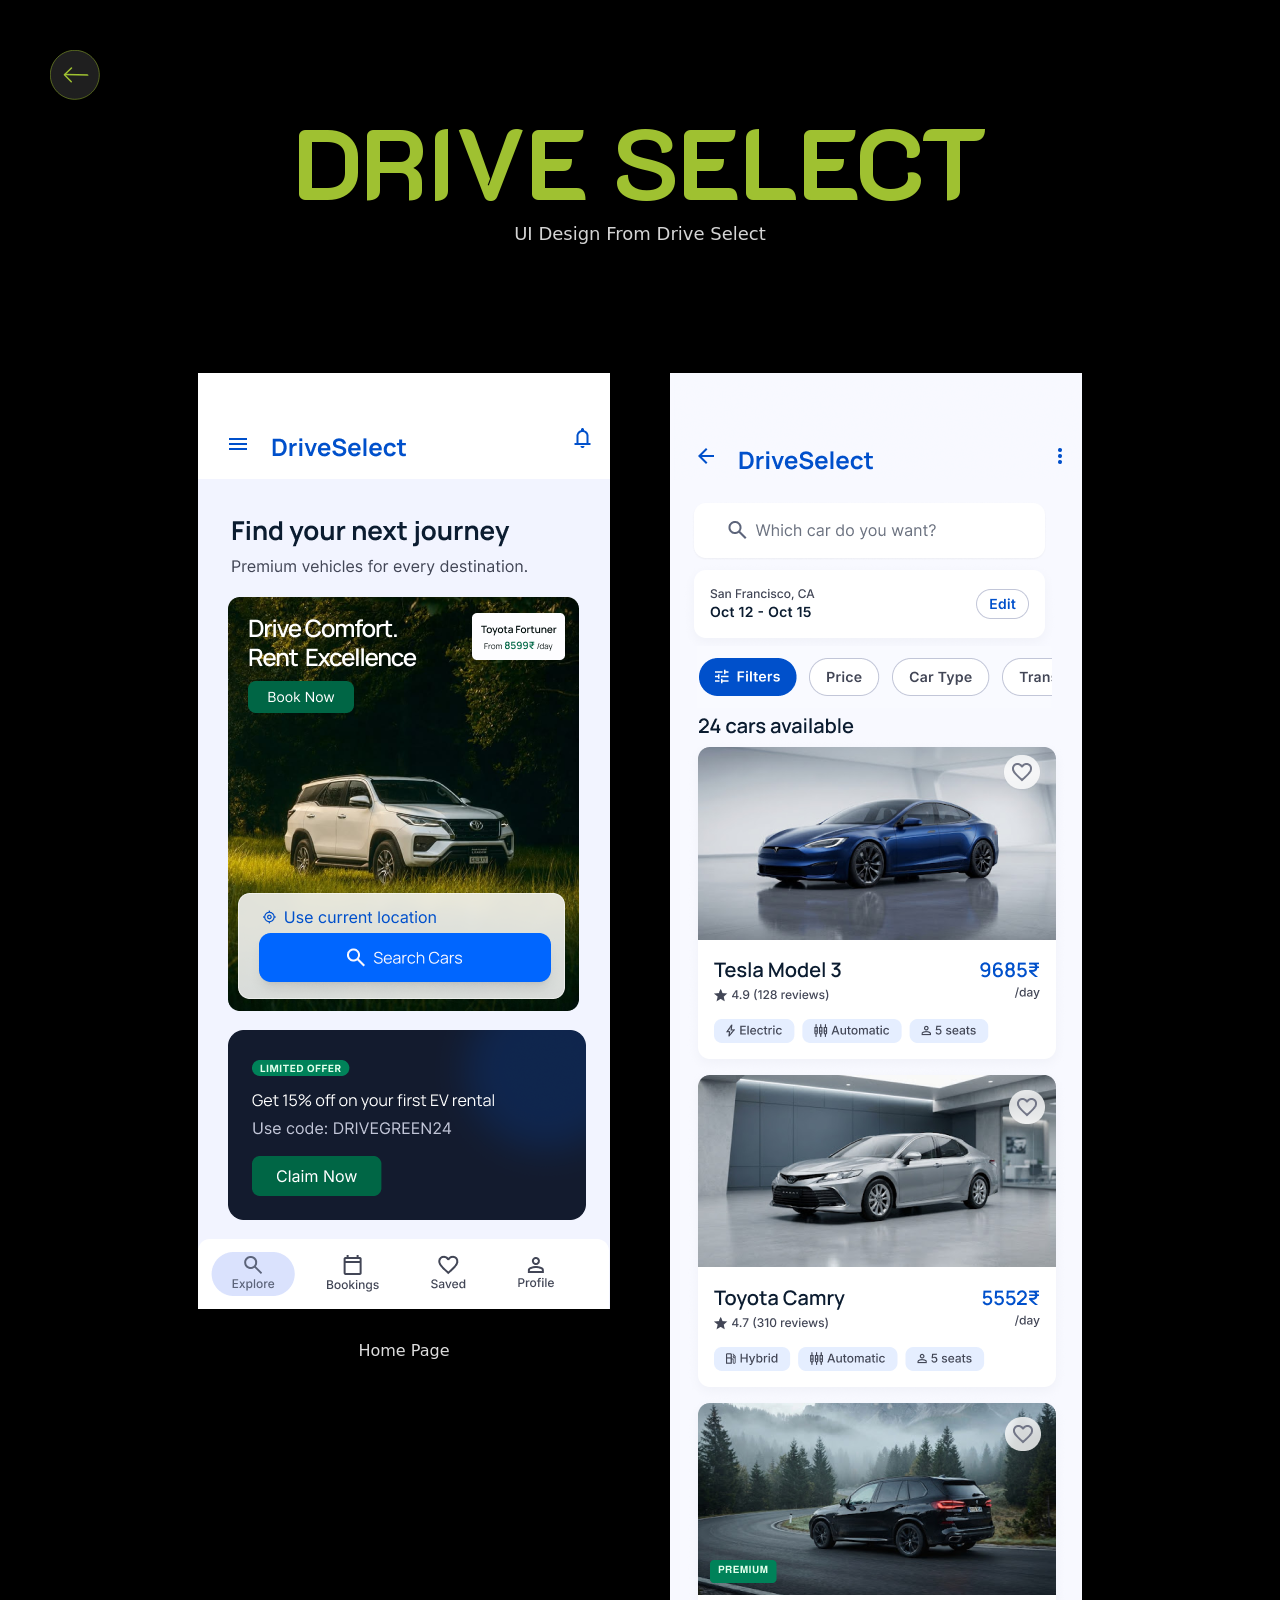
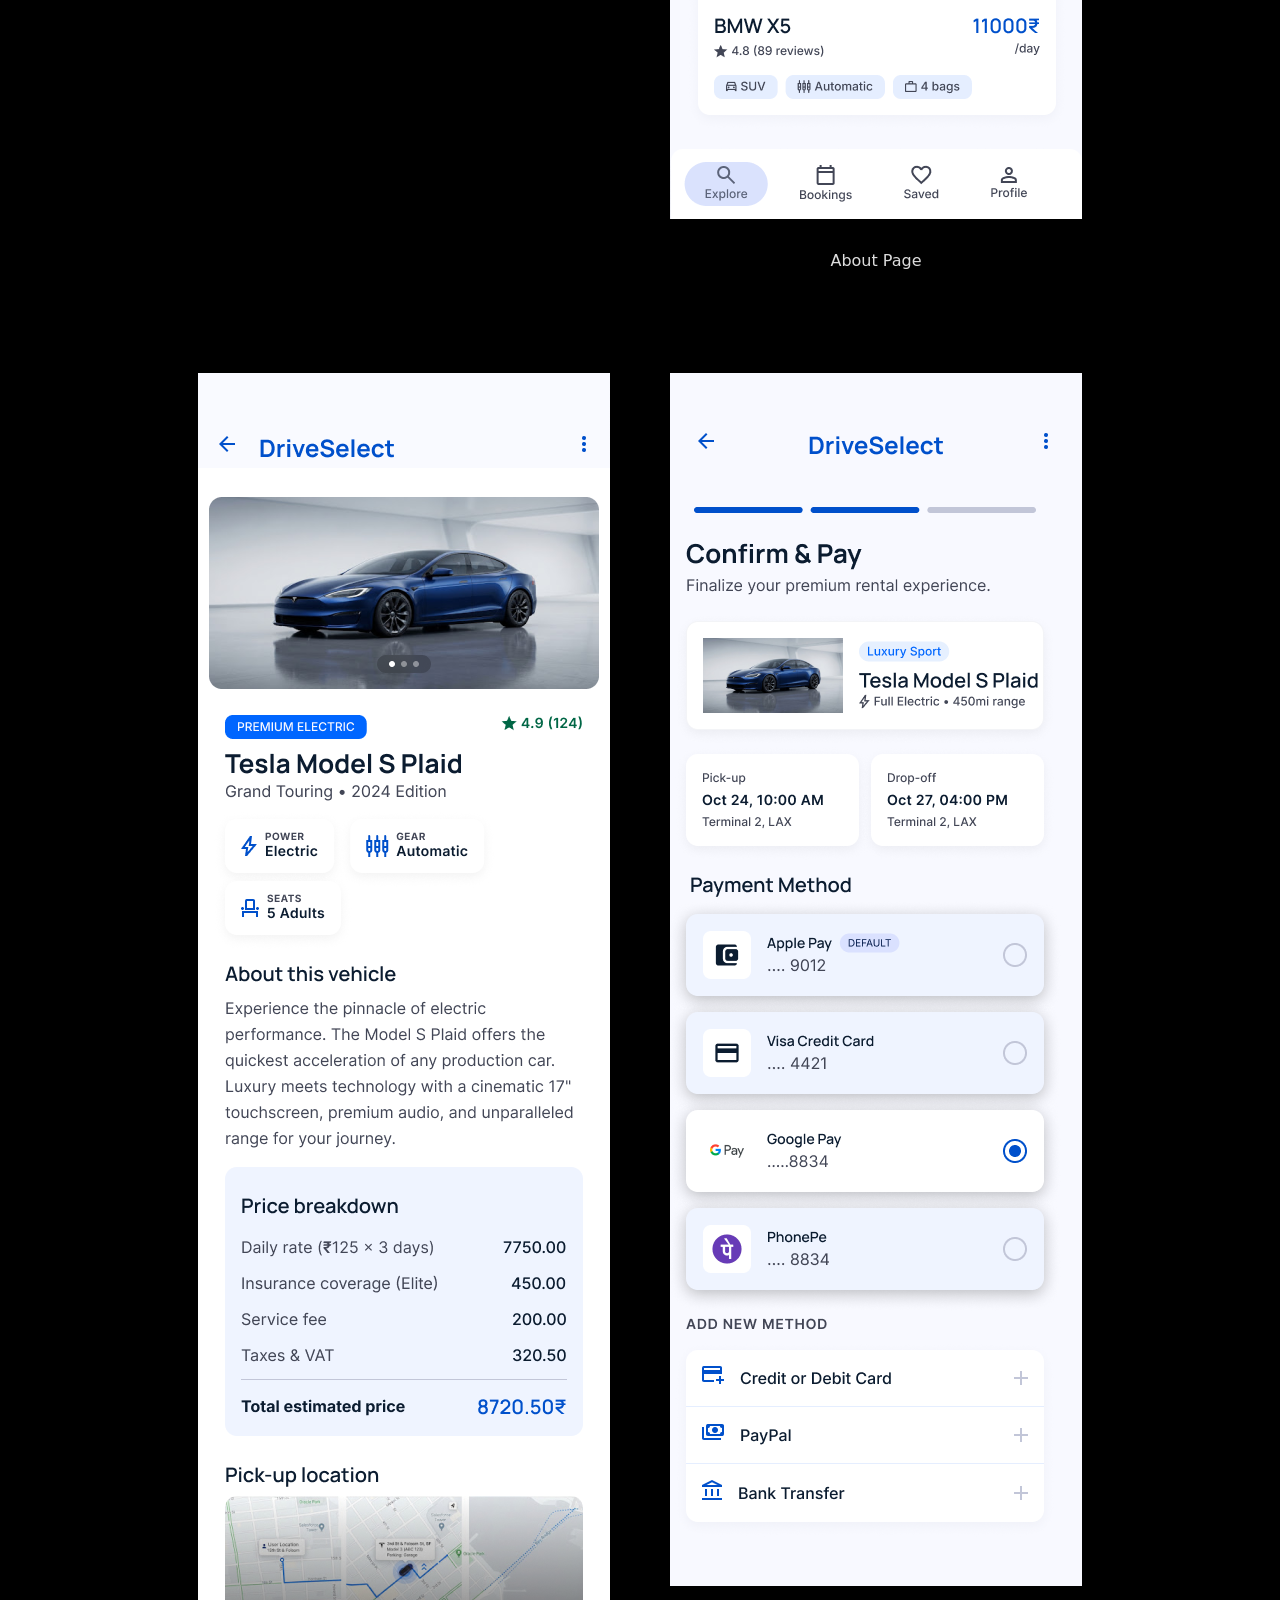
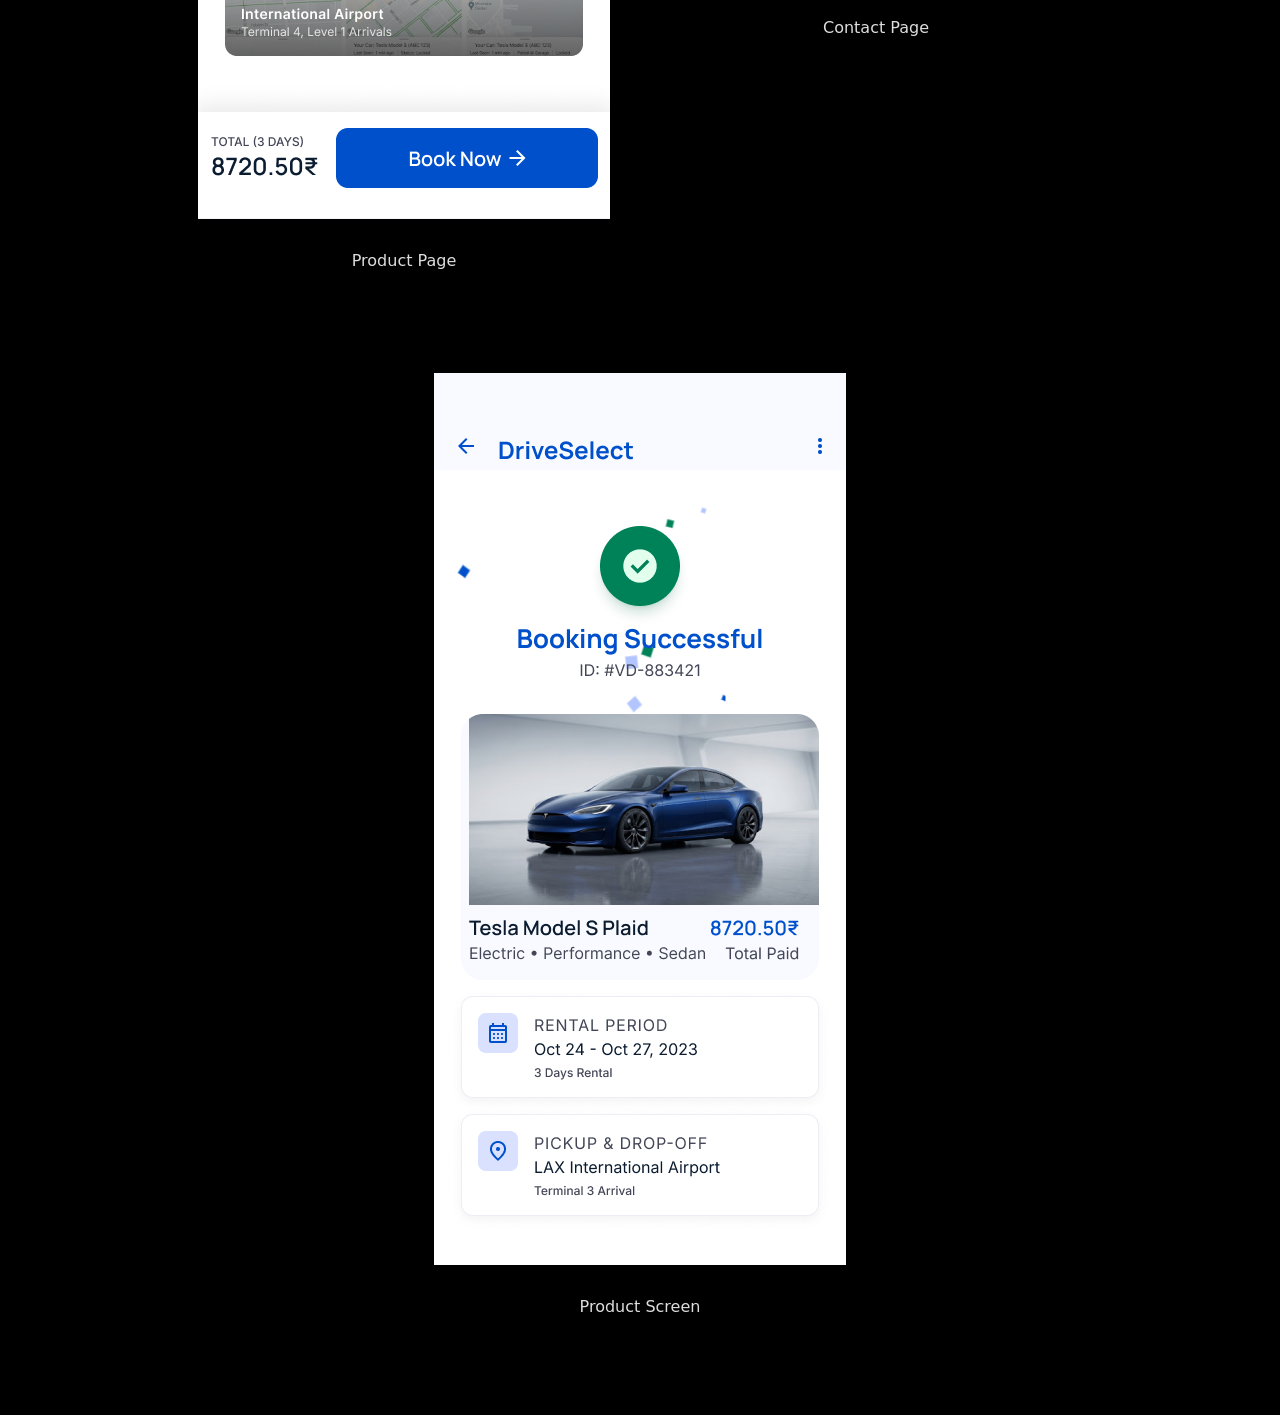
==== carui.html @ d2d1a60f "carui" ====
<!DOCTYPE html>
<html lang="en">
<head>
    <meta charset="UTF-8">
    <meta name="viewport" content="width=device-width, initial-scale=1.0">
    <title>car ui</title>



      <!-- ccs of bootstrap -->
    <link href="https://cdn.jsdelivr.net/npm/bootstrap@5.3.8/dist/css/bootstrap.min.css" rel="stylesheet"
        integrity="sha384-sRIl4kxILFvY47J16cr9ZwB07vP4J8+LH7qKQnuqkuIAvNWLzeN8tE5YBujZqJLB" crossorigin="anonymous">

    
    <link rel="stylesheet" href="css/style.css">
    <link rel="stylesheet" href="css/responsive.css">

      <!-- h2 font -->
    <link rel="preconnect" href="https://fonts.googleapis.com">
    <link rel="preconnect" href="https://fonts.gstatic.com" crossorigin>
    <link
        href="https://fonts.googleapis.com/css2?family=K2D:ital,wght@0,100;0,200;0,300;0,400;0,500;0,600;0,700;0,800;1,100;1,200;1,300;1,400;1,500;1,600;1,700;1,800&display=swap"
        rel="stylesheet">
</head>
<body>

<Section id="hero-ux">
        <div class="container">
            <div class="hero-ux">
                <a class="back" href="caruiux.html">
                    <img src="img/left-aroow.svg" alt="">
                </a>
                <div class="ux-hero-h">
                    <h2 class="h2 text-uppercase">
                        Drive Select
                    </h2>
                    <p class="ux-hero-p">UI Design From Drive Select</p>
                     <section id="">
        <div class="container">
            <div class="process">
                <!-- <h3 class="ux-h3 text-uppercase">User Flow</h3> -->
                <div class=" p-flowimg">
                    <div class="wife-img-g car-img1">
                        <img class="wire-img" src="img/car-home.png" alt="">
                        <p>Home Page</p>
                    </div>
                     <div class="wife-img-g car-img1">
                        <img class="wire-img" src="img/cars.png" alt="">
                        <p>About Page</p>
                    </div>
                    <div class="wife-img-g car-img1">
                        <img class="wire-img" src="img/car-details.png" alt="">
                        <p>Product Page</p>
                    </div>
                    
                    <div class="wife-img-g car-img1">
                        <img class="wire-img" src="img/car-payment.png" alt="">
                        <p>Contact Page</p>
                    </div>
                    <div class="wife-img-g">
                        <img class="wire-img" src="img/car-oder-complete.png" alt="">
                        <p> Product Screen </p>
                    </div>
                   
                </div>
            </div>
        </div>
    </section>

                </div>
            </div>
        </div>
    </Section>






























     <!-- bootstrap script  -->
    <script src="https://cdn.jsdelivr.net/npm/bootstrap@5.3.3/dist/js/bootstrap.bundle.min.js"></script>
</body>
</html>
---- css/style.css ----
ul li {
     list-style: none;
     padding: 0%;
     margin: 0%;
 }






 /* .body */
 html,
 body {
     overflow-x: hidden;
     max-width: 100%;
 }

 img {
     max-width: 100%;
     height: auto;
 }







 a {
     text-decoration: none;
     display: inline-block;
     color: inherit;
 }

 .split-char,
 .split-word {
     display: inline-block;
     will-change: transform, opacity, filter;
 }

 /* section {
     padding: 50px 0px;
 } */


 body {
     background: rgba(0, 0, 0, 1);
     position: relative;

 }

 .whatsapp {
     position: fixed;
     right: 25px;
     bottom: 45px;
     z-index: 10;
 }

 .call {
     position: fixed;
     right: 25px;
     bottom: 120px;
     z-index: 10;
 }

 .whatsapp img,
 .call img {
     border-radius: 50%;
 }

 .whatsapp,
 .call {
     transition: all 0.3s ease-in-out;
     border-radius: 50%;
     border: 1px solid rgb(106, 104, 104,0.5);
     

 }
 

 .whatsapp:hover,
 .call:hover {
     transform: scale(1.15) translateY(-5px);
     filter: drop-shadow(0 0 10px rgba(156, 160, 140, 0.4));
 }

 header {
     z-index: 100;
     padding: 0%;
     position: fixed;
     width: 100%;

 }


 .header {
     background: rgba(31, 31, 31, 1);
     color: rgba(232, 232, 232, 1);
     margin-top: 20px;
     border-radius: 10px;
     padding: 5px 50px 5px 20px;
     font-size: 20px;
 }

 .nav {
     display: flex;
     flex-direction: row;
     flex-wrap: wrap;
     justify-content: space-between;
     padding: 0px 0px;
     gap: 0px;
     transition: 0.3s;
     font-size: 16px;
 }

 .desktop-nav {
     gap: 50px !important;
     /* Adds wide spacing between navigation links on desktop */
 }

 .header a {
     transition: transform 0.3s ease, color 0.3s ease;
     display: inline-block;
     /* Transform requires inline-block to apply smoothly */
 }

 .header a:hover:not(.logo-link) {
     color: rgba(159, 193, 49, 1);
     transform: scale(1.25);
 }




 /* hero */
 .hero {
     /* background:url('/img/background-portfolio.png'); */
     background-position: center;
     background-repeat: no-repeat;
     width: 100%;
     min-height: 100vh;
     display: flex;
     flex-direction: column;
     align-items: center;
     justify-content: center;
     padding: 60px 0px;
     margin: 0;
 }

 #hero {
     position: relative;
     overflow: hidden;
     padding-top: 1px;
 }


 #hero-shape-grid {
     position: absolute;
     top: 0;
     left: 0;
     width: 100%;
     height: 100%;
     z-index: -1;
     /* Place behind text */
     pointer-events: all;
     /* Allow mouse interaction for hover effect */
 }

 .hero img {
     padding-top: 0;
     position: relative;
     z-index: 5;
 }

 .hero .row.align-items-center {
     padding-right: 0px;
     width: 100%;
 }


 /* Cleaned up old absolute positioning code */
 .hero-cnt {
     display: flex;
     flex-direction: column;
     align-items: center;
     padding-top: 110px;
 }

 @media (min-width: 768px) {
     .hero-cnt {
         align-items: flex-start;

     }
 }


 .hero h1 {
     font-family: "Orbitron", sans-serif;
     font-size: 70px;
     font-weight: 900;
     color: rgba(195, 197, 191, 1);
     line-height: 70px;
     letter-spacing: 3px;
     margin-bottom: 5px;
     text-align: left;
 }
 .aroow{
    width: 30px;
 }

 .hero-p {
     font-size: 28px;
     font-weight: 600;
     color: rgba(159, 193, 49, 1);
     text-align: center;
     line-height: 1.4;
     margin: 0;
     margin-bottom: 8px;
     max-width: fit-content;

 }

 /* Mobile responsiveness for heading */
 @media (max-width: 768px) {
     .hero {
         height: auto;
         padding-top: 130px;
         padding-bottom: 60px;
     }

     .hero .row.align-items-center {
         padding-right: 0;
     }

     .hero img {
         padding-top: 0;
         max-width: 90%;
         margin: 0 auto;
     }

     .hero-cnt {
         padding-top: 0;
     }

     .hero h1 {
         font-size: 55px;
         line-height: 1;
         margin-bottom: 15px;
         text-align: center;
     }

     .hero-p {
         font-size: 20px;
         line-height: 1.3;
     }
 }



 /* about */
 /* .about {
     padding: 70px 5px;
 }

 .about-h3 {
     font-family: "K2D", sans-serif;
     font-size: 50px;
     font-weight: 700;
     color: rgba(159, 193, 49, 1);
     padding: 5px 0px;
 }

 .about-p {
     font-size: 16px;
     color: rgba(242, 242, 242, 1);
     line-height: 30px;
     font-weight: 300;
 } */

 .downlod {
     color: rgb(159, 193, 49, 1);
     background-color: rgba(36, 36, 36, 1);
     
     box-shadow: 0 0 20px rgba(220, 221, 219, 0.2);
      border: 1px solid rgb(106, 104, 104,0.5);
     padding: 5px 5px 5px 20px;
     border-radius: 25px;
     margin-top: 10px;
     font-size: 18px;
     letter-spacing:0.5px ;
     font-weight: 400;
       transition: all 0.3s ease-in-out;
 }
.downlod:hover{
    transform: scale(1.0) ;
     filter: drop-shadow(0 0 10px rgba(156, 160, 140, 0.4));
}

 .downlod img{
    width: 30px;
 }



 .icon {
     padding: 20px 0px;


     
 }


 .icon img {
     padding: 0px 5px;
     width: 60px;
       transition: all 0.3s ease-in-out;
 }
 .icon img:hover{
    transform: scale(1.0) ;
     border: 1px solid rgb(106, 104, 104,0.5);
     border-radius: 50px 50px;
 }





 /* education */

 /* #education{
    background: url('/img/port-background3.png');
    background-position: center;
    background-repeat: no-repeat;
     background-size: cover;

} */
 .education {
     /* width: 100%;
   height: 80vh;
   */
     display: flex;
     flex-direction: column;
     align-items: center;
     justify-content: center;

 }

 .h2 {
     font-family: "K2D", sans-serif;
     font-size: 60px;
     font-weight: 700;
     text-align: center;
     color: rgba(159, 193, 49, 1);
     padding-bottom: 30px;
     letter-spacing: -1.0px;
 }

 .h2 span {
     color: rgba(242, 255, 223, 1);
 }

 .icon-img {
     width: 50px;
     height: 50px;

 }

 .card {
     background: linear-gradient(145deg, #1e211e, #0c0d0c);
     padding: 15px 20px;
     border-radius: 30px;
     min-width: 300px;
     transition: all 0.4s cubic-bezier(0.175, 0.885, 0.32, 1.275);
     border: 1px solid rgba(159, 193, 49, 0.1);
     box-shadow: 0 10px 20px rgba(0, 0, 0, 0.3);
     height: 100%;
 }

 .card:hover {
     transform: translateY(-10px);
     background: linear-gradient(145deg, #252a25, #121412);
     border-color: rgba(159, 193, 49, 0.4);
     box-shadow: 0 15px 35px rgba(0, 0, 0, 0.6), 0 0 15px rgba(159, 193, 49, 0.15);
 }

 .main-heading {
     font-size: 24px;
     font-weight: 600;
     letter-spacing: 0px;
     color: rgba(217, 217, 217, 1);

 }



 .card-p {
     margin-bottom: 10px;
     font-size: 16px;
     color: rgb(160, 158, 158);
 }

 .place {
     margin-bottom: 0px;
     color: rgb(221, 221, 221);
     line-height: 25px;
     letter-spacing: 0.5px;
     font-weight: 300;
     font: size 16px;
 }


 /* my services */
 /* #services{
     background: url('/img/port-background3.png');
      background-position: center;
       background-repeat: no-repeat;
     background-size: cover;
      padding: 80px;
} */
 /* .services {

 } */

/* my-services */








 .main-heading2 {
     font-size: 24px;
     font-weight: 600;
     letter-spacing: 0px;
     color: rgba(159, 193, 49, 1);
     padding: 8px 10px 2px 0px;
 }

 /* Service Card - New Layout */
 .service-card {
     position: relative;
     overflow: hidden;
     padding: 30px 28px;
     min-height: 200px;
     border-radius: 20px;
 }

 .service-card-inner {
     display: flex;
     flex-direction: row;
     align-items: flex-start;
     gap: 22px;
     position: relative;
     z-index: 2;
 }

 .service-icon-wrap {
     flex-shrink: 0;
     width: 100px;
     height: 100px;
     border-radius: 18px;
     border: 1px solid rgba(159, 193, 49, 0.12);
     background: rgba(30, 33, 30, 0.4);
     display: flex;
     align-items: center;
     justify-content: center;
     padding: 14px;
 }

 .service-icon-wrap .icon-img {
     width: 65px;
     height: 65px;
     opacity: 0.85;
 }

 .service-text {
     flex: 1;
     padding-top: 5px;
 }

 .service-text .main-heading2 {
     padding: 0 0 8px 0;
     margin: 0;
     font-size: 22px;
     text-transform: capitalize;
     font-weight: 700;
 }

 .service-text .place {
     font-size: 14px;
     line-height: 23px;
     color: rgba(200, 200, 200, 0.75);
     margin: 0;
     font-weight: 300;
 }

 /* Subtle glow effect on bottom-right corner */
 .service-card-glow {
     position: absolute;
     bottom: -30px;
     right: -30px;
     width: 150px;
     height: 150px;
     background: radial-gradient(circle, rgba(159, 193, 49, 0.10) 0%, rgba(159, 193, 49, 0.03) 40%, transparent 70%);
     border-radius: 50%;
     z-index: 1;
     pointer-events: none;
     transition: all 0.4s ease;
 }

 .service-card:hover .service-card-glow {
     width: 180px;
     height: 180px;
     background: radial-gradient(circle, rgba(159, 193, 49, 0.18) 0%, rgba(159, 193, 49, 0.05) 40%, transparent 70%);
 }

 @media (max-width: 576px) {
     .service-card-inner {
         flex-direction: column;
         gap: 14px;
     }
     .service-icon-wrap {
         width: 80px;
         height: 80px;
     }
     .service-icon-wrap .icon-img {
         width: 50px;
         height: 50px;
     }
 }


 /* .areas  */
 #areas {

     background: url('../img/app.png');
     /* padding: 80px; */
     background-position: center;
     background-repeat: no-repeat;
     background-size: cover;
     height: 100%;
     display: flex;
     align-items: center;
     text-align: center;
     justify-content: center;
     width: 100%;
 }

 .areas {
     padding: 80px;
 }

 .app img {
     width: 50px;


 }

 .app {
     width: 110px;
     height: 110px;
     display: flex;
     min-width: 110px;
     justify-content: center;
     align-items: center;
 }

 .appssub {
     display: flex;
     flex-direction: row;
     flex-wrap: wrap;
     gap: 15px;
     justify-content: center;
 }

 .areas {
     padding-top: 220px;
 }

 .areas {
     display: flex;
     justify-content: space-between;
     align-items: center;
     flex-wrap: wrap;
 }



 .apps {
     display: flex;
     flex-direction: row;
     flex-wrap: wrap;
     gap: 15px;
     justify-content: center;
 }

 .card {
     margin: 0;
 }

 .app {
     background: linear-gradient(145deg, #1a1a1a, #020202);
     border: 1px solid rgba(159, 193, 49, 0.05);
     transition: all 0.3s ease;
 }

 .app:hover {
     transform: scale(1.1) rotate(2deg);
     border-color: rgba(159, 193, 49, 0.5);
     box-shadow: 0 0 20px rgba(159, 193, 49, 0.2);
     background: linear-gradient(145deg, #222222, #050505);
 }







 /* .work */
 .slid {
     padding: 0 15px;
     
 }

 #works {
     padding: 100px 0px 120px 0px;
 }

 /* New two-column slide layout */
 .slid-inner {
     display: flex;
     flex-direction: row;
     align-items: center;
     gap: 30px;
     background: linear-gradient(145deg, #1e211e, #0c0d0c);
     border: 1px solid rgba(159, 193, 49, 0.1);
     border-radius: 20px;
     padding: 25px;
     transition: all 0.4s cubic-bezier(0.175, 0.885, 0.32, 1.275);
 }

 .slid-inner:hover {
     border-color: rgba(159, 193, 49, 0.35);
     box-shadow: 0 15px 35px rgba(0, 0, 0, 0.6), 0 0 15px rgba(159, 193, 49, 0.1);
 }

 .slid-img {
     flex: 0 0 auto;
     width: 55%;
 }

 .slid-img img {
     width: 100%;
     height: auto;
     border-radius: 12px;
     display: block;
 }

 .slid-info {
     flex: 1;
     display: flex;
     flex-direction: column;
     gap: 12px;
 }

 .slid-title {
     font-family: "K2D", sans-serif;
     font-size: 26px;
     font-weight: 600;
     color: rgba(232, 232, 232, 1);
     margin: 0;
 }

 .slid-desc {
     font-size: 15px;
     color: rgba(180, 180, 180, 1);
     font-weight: 300;
     line-height: 24px;
     letter-spacing: 0.5px;
     margin: 0;
 }

 .view-project-btn {
     display: inline-block;
     color: rgba(159, 193, 49, 1);
     border: 1px solid rgba(159, 193, 49, 0.5);
     background: transparent;
     padding: 7px 10px;
     border-radius: 20px;
     font-size: 14px;
     font-weight: 500;
     letter-spacing: 1px;
     width: fit-content;
     transition: all 0.3s ease-in-out;
 }

 .view-project-btn:hover {
     background-color: rgba(159, 193, 49, 1);
     color: rgba(18, 18, 18, 1);
     border-color: rgba(159, 193, 49, 1);
     box-shadow: 0 0 15px rgba(159, 193, 49, 0.3);
     transform: translateY(-2px);
 }

 button.slick-next.slick-arrow,
 button.slick-prev.slick-arrow {
     position: absolute;
     top: 45%;
     z-index: 1;
     background-color: rgba(0, 0, 0, 0.281);
     border: none;
     padding: 5px;
     border-radius: 5px;
 }

 button.slick-next.slick-arrow {
     right: -13px;
 }

 button.slick-prev.slick-arrow {
     left: -13px;
 }

 .slid {
     position: relative;
     z-index: 1;
     transition: all 0.4s cubic-bezier(0.175, 0.885, 0.32, 1.275);
 }

 /* Responsive: stack on mobile */
 @media (max-width: 768px) {
     .slid-inner {
         flex-direction: column;
     }
     .slid-img {
         width: 100%;
     }

 }



 /* .project-link a {
    position: absolute;
    left: 50px;
    bottom: 340px;
    z-index: 2;
    color: #bababa;
    background-color: #292929;
    padding: 8px 20px;
    border-radius: 20px;
    font-size: 16px;
    font-weight: 400;
     border: 1px solid rgb(106, 104, 104,0.5);
    
    /* border: 0.5px solid #fffbfb; */
 /* }
 .project-link a:hover{
     border-color: rgba(152, 160, 126, 0.5);
     box-shadow: 0 0 20px rgba(220, 221, 219, 0.2);
     background: linear-gradient(145deg, #222222, #050505);
 } */ 

 /* .myrecent{
    padding-top: 70px;
} */



 /* .footer */
 .footer-p {
     font-size: 16px;
     color: rgba(242, 242, 242, 1);
     line-height: 30px;
     font-weight: 300;
     padding-top: 10px;
 }

 footer {
     background-color: rgba(18, 18, 18, 1);
     padding: 30px 10px;
 }

 .f-navigations {
     font-size: 15px;
     color: rgba(242, 242, 242, 1);
     line-height: 30px;
     font-weight: 400;

 }

 .f-navigations li {
     margin-bottom: 5px;
 }

 input,
 textarea {
     width: 90%;
     padding: 5px 7px;
     border-radius: 10px;
     border: none;
     margin: 4px;
     background: rgba(41, 41, 41, 1);
     outline: none;
     font-size: 16px;
     color: rgba(242, 242, 242, 1);
     line-height: 30px;
     font-weight: 400;
 }

 textarea {
     height: 100px;
 }

 ul.f-nav {
     padding-left: 0;
 }

 button {

     color: rgba(36, 36, 36, 1);
     background-color: rgba(159, 193, 49, 1);
     padding: 4px 30px;
     border-radius: 10px;
     font-size: 16px;
     font-weight: 400;
     border: none;
     outline: none;
     width: 100px;

 }

 .f-heading {
     color: rgba(159, 193, 49, 1);
     font-weight: 500;
     letter-spacing: 1px;
     font-size: 18px;
     margin: 5px 0px;
 }

 .email {
     color: rgba(36, 36, 36, 1);
     background-color: rgba(159, 193, 49, 1);
     padding: 4px 15px;
     border-radius: 10px;
     font-size: 16px;
     font-weight: 400;
     border: none;
     outline: none;
     width: max-content;

 }

 .f-bottom {
     text-align: center;
     border-top: solid 1px rgba(255, 255, 255, 0.148);
     margin-top: 21px;
 }

 .f-fav {
     padding: 10px 0px;
 }

 /* Custom Toggler for Mobile */
 .custom-toggler {
     display: flex;
     flex-direction: column;
     justify-content: center;
     align-items: center;
     gap: 7px;
     padding: 8px;
     cursor: pointer;
 }

 .custom-toggler:focus {
     outline: none;
     box-shadow: none;
 }

 .custom-toggler .toggler-line {
     display: block;
     width: 32px;
     height: 3px;
     background-color: rgba(159, 193, 49, 1);
     /* Green from portfolio theme */
     border-radius: 3px;
     transition: all 0.3s ease;
 }

 /* Fullscreen Mobile Menu Background */
 .fullscreen-mobile-menu.offcanvas-end {
     width: 100vw !important;
     /* Fullscreen width */
     background-color: rgba(18, 18, 18, 1);
     /* Black background from theme */
     border: none;
 }

 /* Mobile Menu Links */
 .fullscreen-mobile-menu .mobile-nav .nav-link {
     color: rgba(232, 232, 232, 1);
     font-size: 24px;
     font-weight: 500;
     transition: 0.3s;
     letter-spacing: 1px;
 }

 .fullscreen-mobile-menu .mobile-nav .nav-link:hover {
     color: rgba(159, 193, 49, 1);
 }

 /* Custom Close Button for Mobile Menu */
 .custom-close-btn {
     position: relative;
     width: 40px;
     height: 40px;
     display: flex;
     justify-content: center;
     align-items: center;
     cursor: pointer;
 }

 .custom-close-btn:focus {
     outline: none;
     box-shadow: none;
 }

 .custom-close-btn .close-line {
     position: absolute;
     width: 32px;
     height: 3px;
     background-color: rgb(158, 191, 49);
     /* Green color for the X */
     border-radius: 3px;
 }

 .custom-close-btn .line1 {
     transform: rotate(45deg);
 }

 .custom-close-btn .line2 {
     transform: rotate(-45deg);
 }
















 /* e-commerce */

 #uiuxhero{
    height: 100vh;
    overflow: none;
    
    

 }
.uiuxhero-contant .row{
    height: 100vh;
}

 .hero-a{
    display: flex;
     flex-direction: column;
    align-items: center;
    justify-content: center;
    /* color: gold; */
    height: 100%;

 }
 .hero-a h2, .ux-hero-h h2{
    font-size: 75px;
    padding-bottom: 20px;
 }
 
 .back img{
    width: 50px;
      display: flex;
    justify-content: left;
    
    /* padding-top: 10px; */
 }

.back{
    position: fixed;
    left: 50px;
    top: 50px;
}



  /* Responsive:text size on mobile */
 @media (max-width: 768px) {
     .hero-a h2 {
         font-size: 50px;
     }
     .slid-img {
         width: 100%;
     }
     .uiuxhero-contant .row{
        gap: 0px;
     }
     
 }






















 /* e-commerce-ux-index-page */
.ux-p{
    max-width: 1100px;
    line-height: 2;
    font-size: 18px;
    padding: 50px 50px;
    margin-top: 20px;
    
}
.ux-hero-p{
    color:rgb(212, 212, 212) ;
    font-size: 18px;
}
#hero-ux{
    /* height: 100vh; */
    overflow: none;
}
.ux-hero-h{
    display: flex;
    flex-direction: column;
    align-items: center;
    justify-content: center;
    height: 100%;
    padding-top: 100px;
}
.hero-ux{
    /* height: 100vh; */
    overflow:none;
}
.ux-hero-h .h2{
    padding-bottom: 0px;
    margin: 0px;
    font-size: 100px;
}
@media (max-width: 768px) {
     #hero-ux {
        height: 100%;
     }
    
 }







/* process */
 .process{
    color: rgb(221, 221, 221);
 }
 .ux-h3{
    font-family: "K2D", sans-serif;
    border-bottom: solid 0.5px rgba(109, 109, 109, 0.421);
    padding-bottom: 15px;
    color: rgba(159, 193, 49, 1);
    letter-spacing: 1px;
 }
 
 /* .ux{
    background: linear-gradient(145deg, #1e211e, #0c0d0c);
     margin: 80px 20px;
     border-radius: 30px; */
     /* min-width: 300px; */
    
     /* height: 100%; */
     /* padding: 10px 10px;
     box-sizing: border-box;
     display: block; */
      /* margin-bottom: 0px;
     color: rgb(221, 221, 221);
     line-height: 25px;
     letter-spacing: 0.5px;
     font-weight: 300;
     font: size 16px;
 } */
.uxcard{
    padding: 30px 30px 30px 40px;
     background: linear-gradient(145deg, #1e211e, #0c0d0c);
     border-radius: 30px; 
     margin-top: 20px;
     min-width: 300px;
     color: rgba(180, 180, 180, 0.893);
     line-height: 25px;
     letter-spacing: 0.5px;
     /* border: 1px solid rgba(159, 193, 49, 0.1); */
     box-shadow: 0 10px 20px rgba(0, 0, 0, 0.3);
     height: 100%;
     /* /* font-weight: 300; */
     font-size: 16px; 
}
.ux-h4{
    color:rgba(190, 190, 190, 0.893) ;
    padding-bottom: 19px;
}
.process
{
    padding: 80px 0px;
}
.points li span{
    font-size: 15px;
    color: rgba(142, 142, 142, 0.893);
}
















/* user flow */

.flowimg{
    max-width: 1000px;
    display: flex;
    align-items: center;
    justify-content: center;
    padding-top: 50px;
}

.p-flowimg{
     display: flex;
    align-items: center;
    justify-content: center;
    flex-wrap: wrap;
}






.wire-img{
    max-width: 600px;
    padding: 30px;
}
.wife-img-g{
    display: flex;
    align-items: center;
    flex-direction: column;
}
@media (max-width: 768px) {
     .wire-img, .flowimg{
        width: 300px;
     }
     .ux-hero-h .h2{
        font-size: 75px;
     }
    
 }
 .home-hieght{
    height: 1600px;
 }
.abouth-hieght{
    height: 600px;
}








 @media (max-width: 768px) {
    .home-hieght{
    height: auto;
 } 
    .abouth-hieght{
    height: auto;
}
    
 }

















 /* carui */
 .car-img1{
    height: 1600px;
 }
 


 @media (max-width: 768px) {
    .car-img1{
    height: auto;
 } 
 
    
 }
---- css/responsive.css ----
@media screen and (max-width: 1199px) {}

@media screen and (max-width:1024px) {}

@media screen and (max-width:768px) {
        .header {
                padding: 6px 12px !important;
                margin-top: 5px !important;
        }

        .logo-link img {
                height: 40px !important;
                width: auto;
        }

        .custom-toggler {
                padding: 5px !important;
        }

        .hero {
                padding-top: 90px !important;
                padding-bottom: 20px !important;
                height: auto !important;
                min-height: auto !important;
        }

        .hero-profile-img {
                max-width: 280px !important;
                width: 100%;
                margin: 0 auto;
                display: block;
                position: relative;
                z-index: 10;
        }

        .about {
                padding-top: 70pX !important;
        }

        .hero-cnt {
                left: 0px;
                width: 100%;
                text-align: center;
        }

        .hero h1 {
                font-size: clamp(40px, 12vw, 60px);
                line-height: 1;
                margin-bottom: 10px;
        }

        .hero-p {
                font-size: clamp(16px, 5vw, 24px);
                line-height: 1.3;
                padding: 0 10px;
                max-width: 100%;
        }

        .about {
                min-width: 100%;
        }

        .areas {
                padding: 70px 10px 60px 10px !important;
        }

        .areas .col-md-6 {
                display: flex;
                flex-direction: column;
                align-items: center;
                width: 100%;
        }

        .apps {
                width: 100%;
                display: flex;
                flex-direction: column;
                gap: 10px;
                align-items: center;
        }

        .appssub {
                display: flex;
                flex-direction: row;
                gap: 5px;
                justify-content: center;
                width: 100%;
        }

        .services .card {
                min-height: 250px !important;
        }

        .card.app {
                min-width: 76px;
                width: 76px;
                height: 76px;
                margin: 5px;
                border-radius: 20px;
                display: flex;
                justify-content: center;
                align-items: center;
                padding: 10px;
        }

        .app img {
                width: 45px;
                height: auto;
        }
}

@media screen and (max-width:576px) {
        .areas {
                padding: 100px 10px !important;
        }

        .apps {
                flex-direction: column;
                align-items: center;
                gap: 10px;
        }

        .appssub {
                flex-direction: row;
                justify-content: center;
                gap: 10px;
                width: 100%;
        }
}
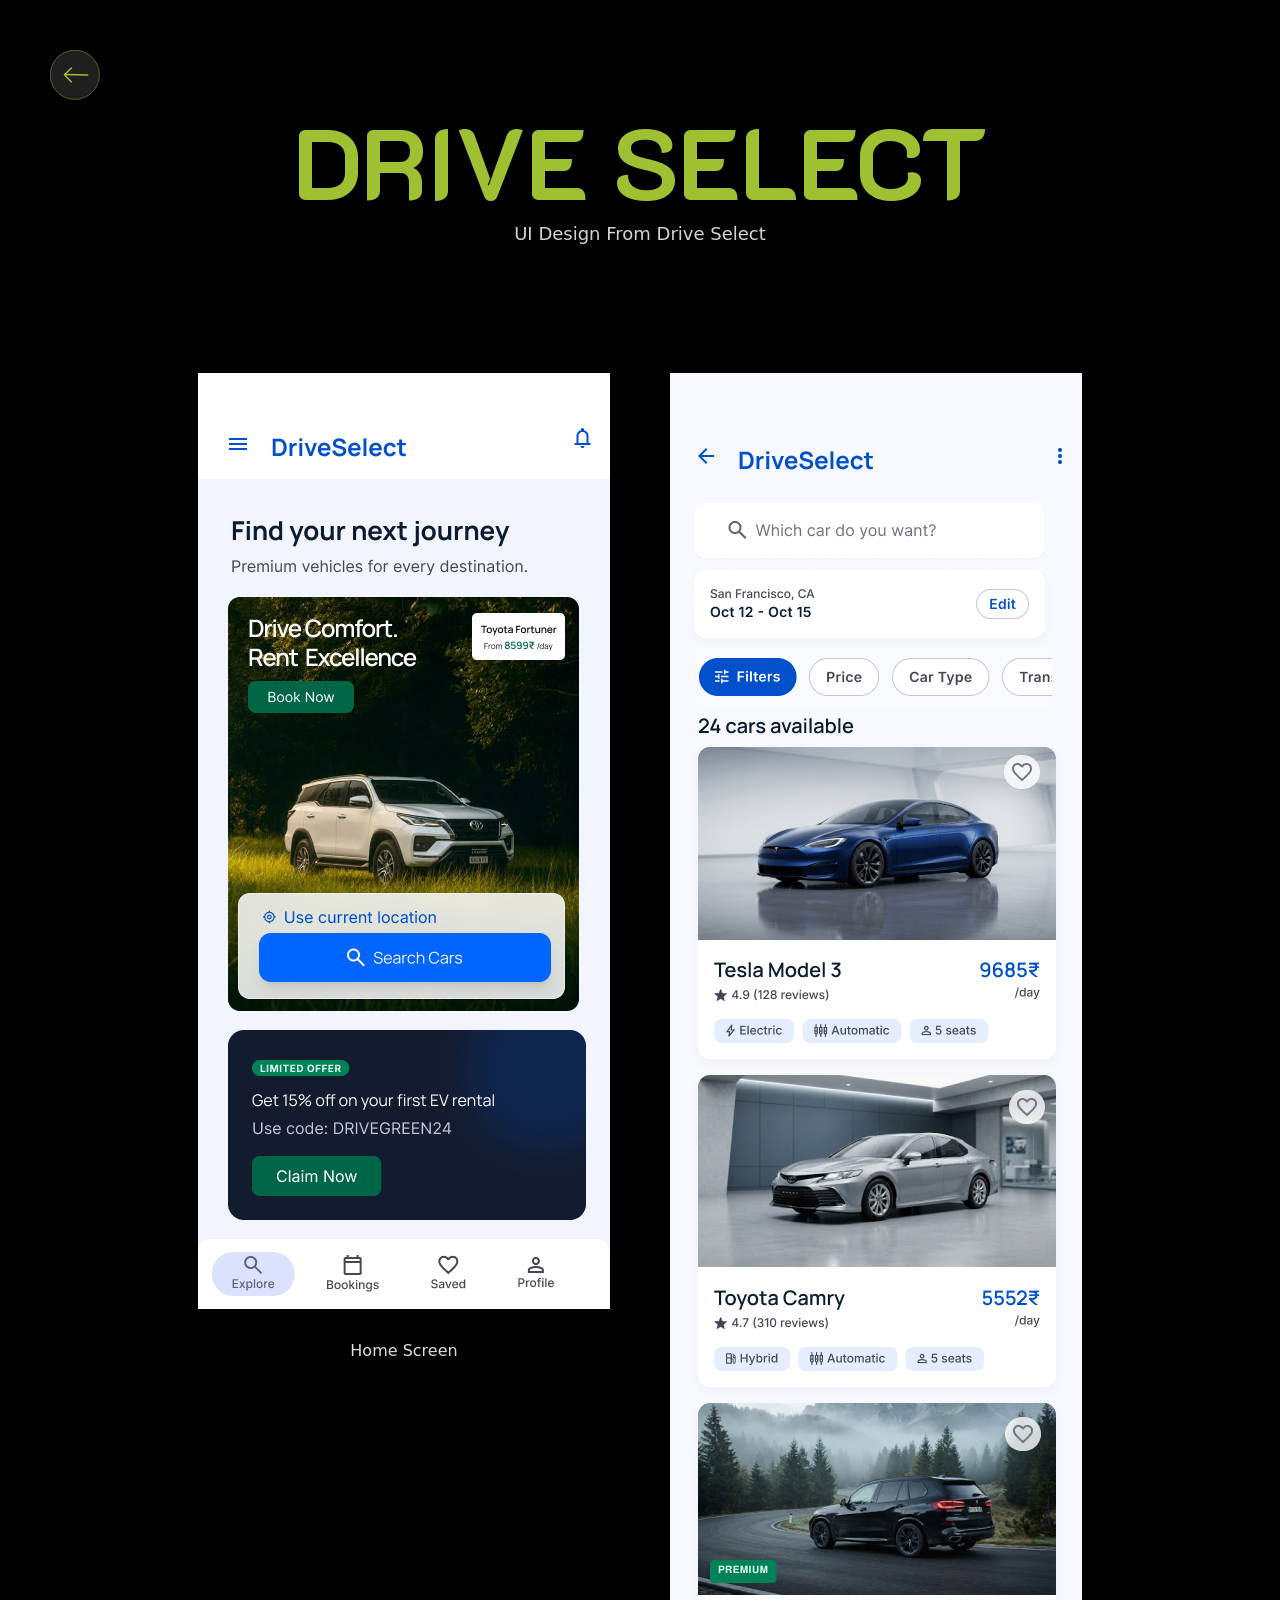
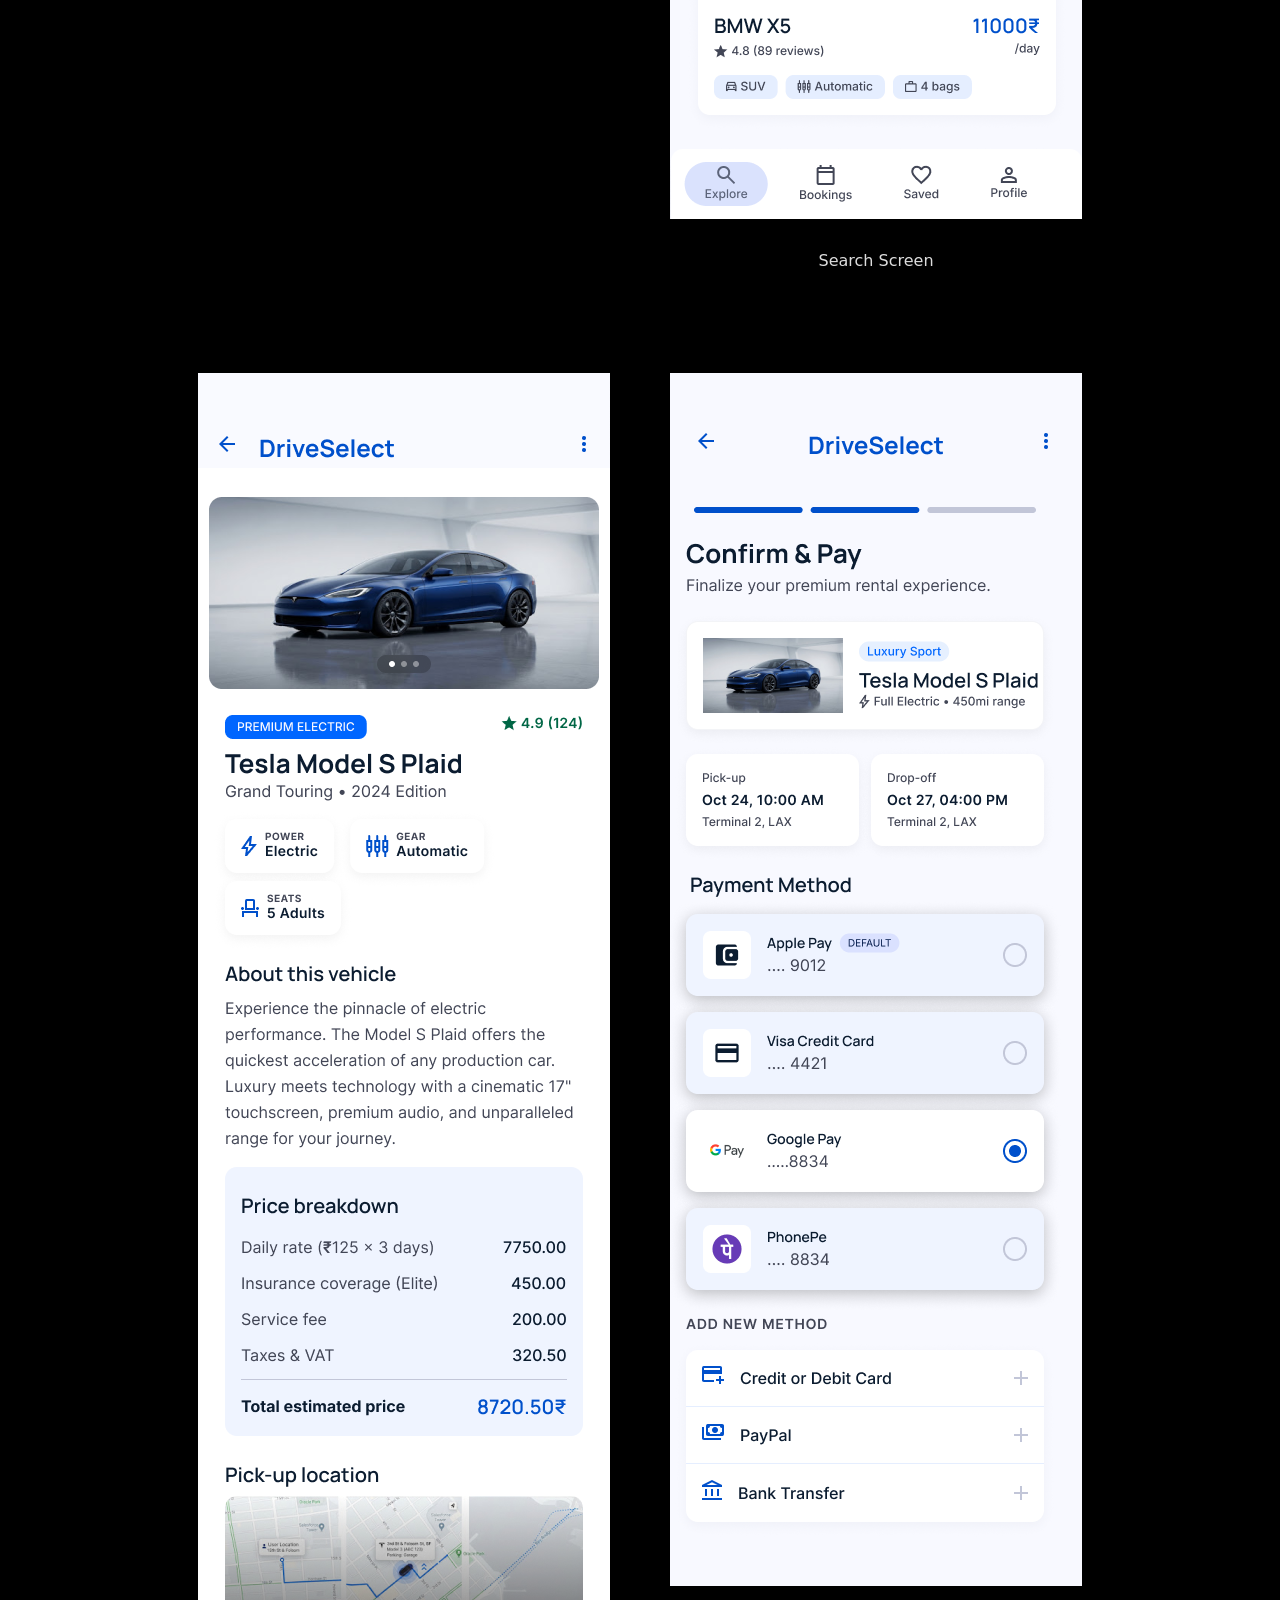
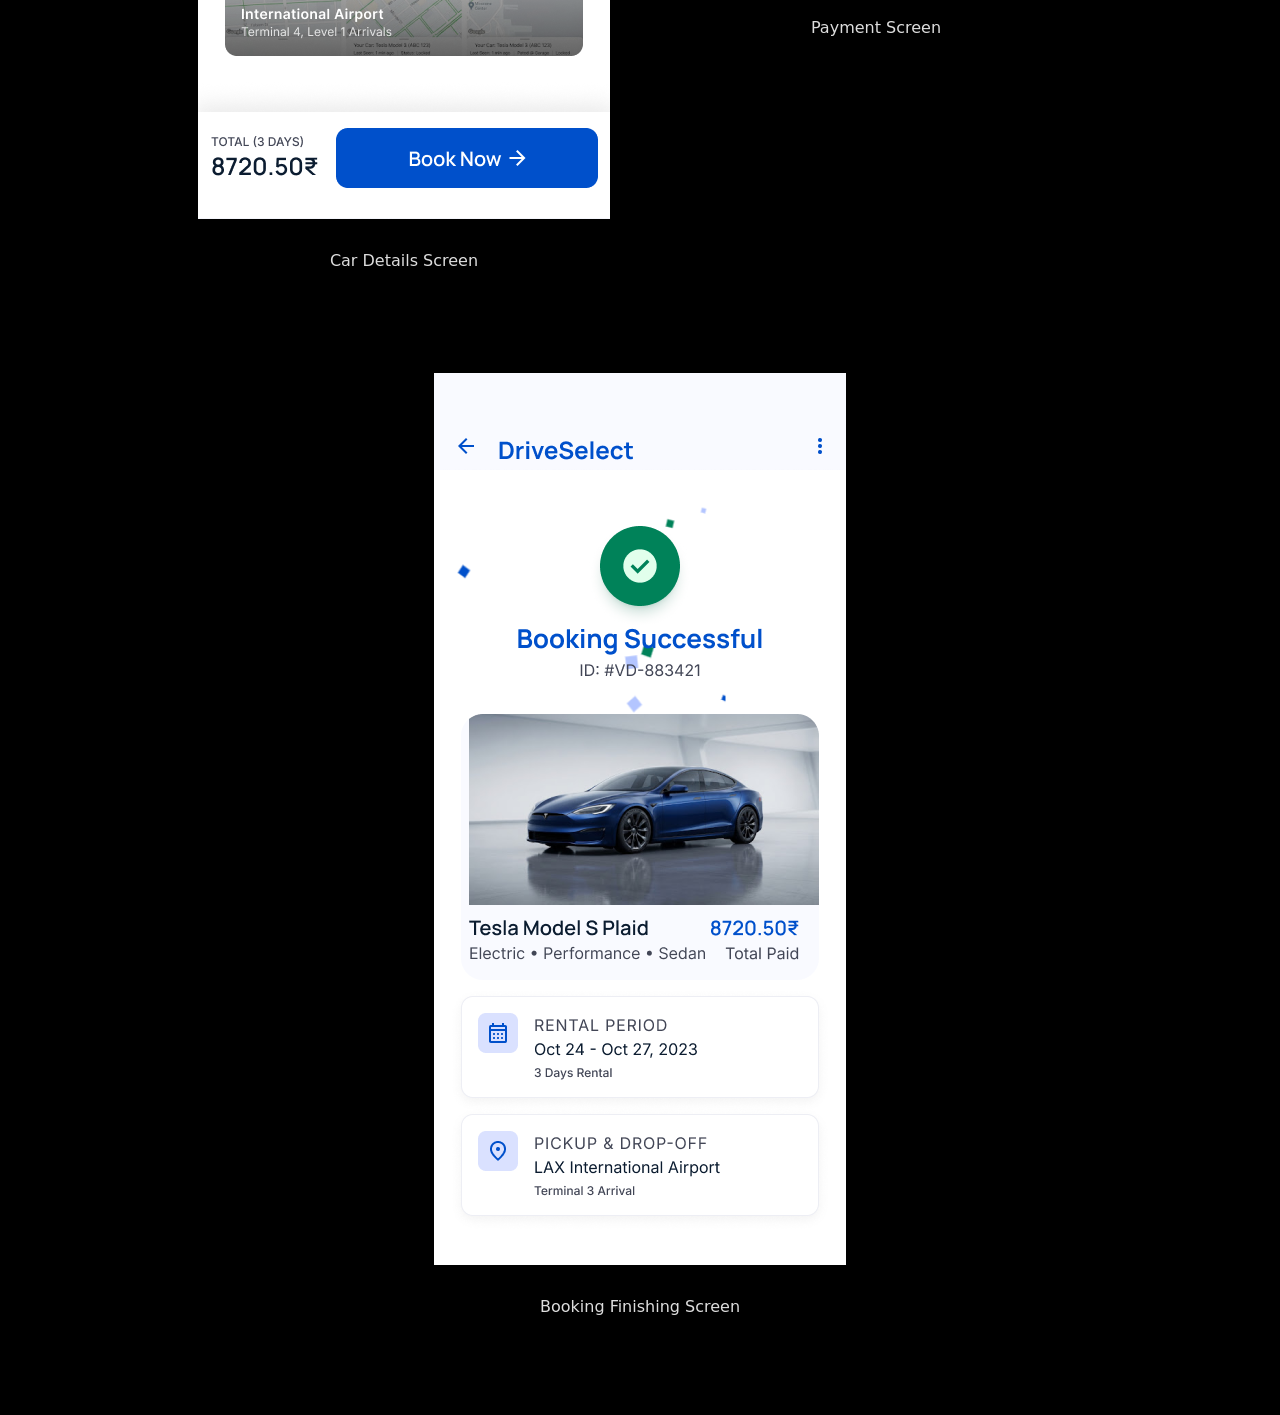
==== commit 3722d216: "car-insights-goal-audience" ====
--- a/carui.html
+++ b/carui.html
@@ -42,24 +42,24 @@
                 <div class=" p-flowimg">
                     <div class="wife-img-g car-img1">
                         <img class="wire-img" src="img/car-home.png" alt="">
-                        <p>Home Page</p>
+                        <p>Home Screen</p>
                     </div>
                      <div class="wife-img-g car-img1">
                         <img class="wire-img" src="img/cars.png" alt="">
-                        <p>About Page</p>
+                        <p>Search Screen</p>
                     </div>
                     <div class="wife-img-g car-img1">
                         <img class="wire-img" src="img/car-details.png" alt="">
-                        <p>Product Page</p>
+                        <p>Car Details Screen</p>
                     </div>
                     
                     <div class="wife-img-g car-img1">
                         <img class="wire-img" src="img/car-payment.png" alt="">
-                        <p>Contact Page</p>
+                        <p>Payment Screen</p>
                     </div>
                     <div class="wife-img-g">
                         <img class="wire-img" src="img/car-oder-complete.png" alt="">
-                        <p> Product Screen </p>
+                        <p> Booking Finishing Screen </p>
                     </div>
                    
                 </div>
--- a/css/style.css
+++ b/css/style.css
@@ -554,14 +554,14 @@
  }
 
  .app img {
-     width: 50px;
+     width: 60px;
 
 
  }
 
  .app {
-     width: 110px;
-     height: 110px;
+     width: 12px;
+     height: 120px;
      display: flex;
      min-width: 110px;
      justify-content: center;
@@ -598,7 +598,7 @@
  }
 
  .card {
-     margin: 0;
+     margin: 1px;
  }
 
  .app {
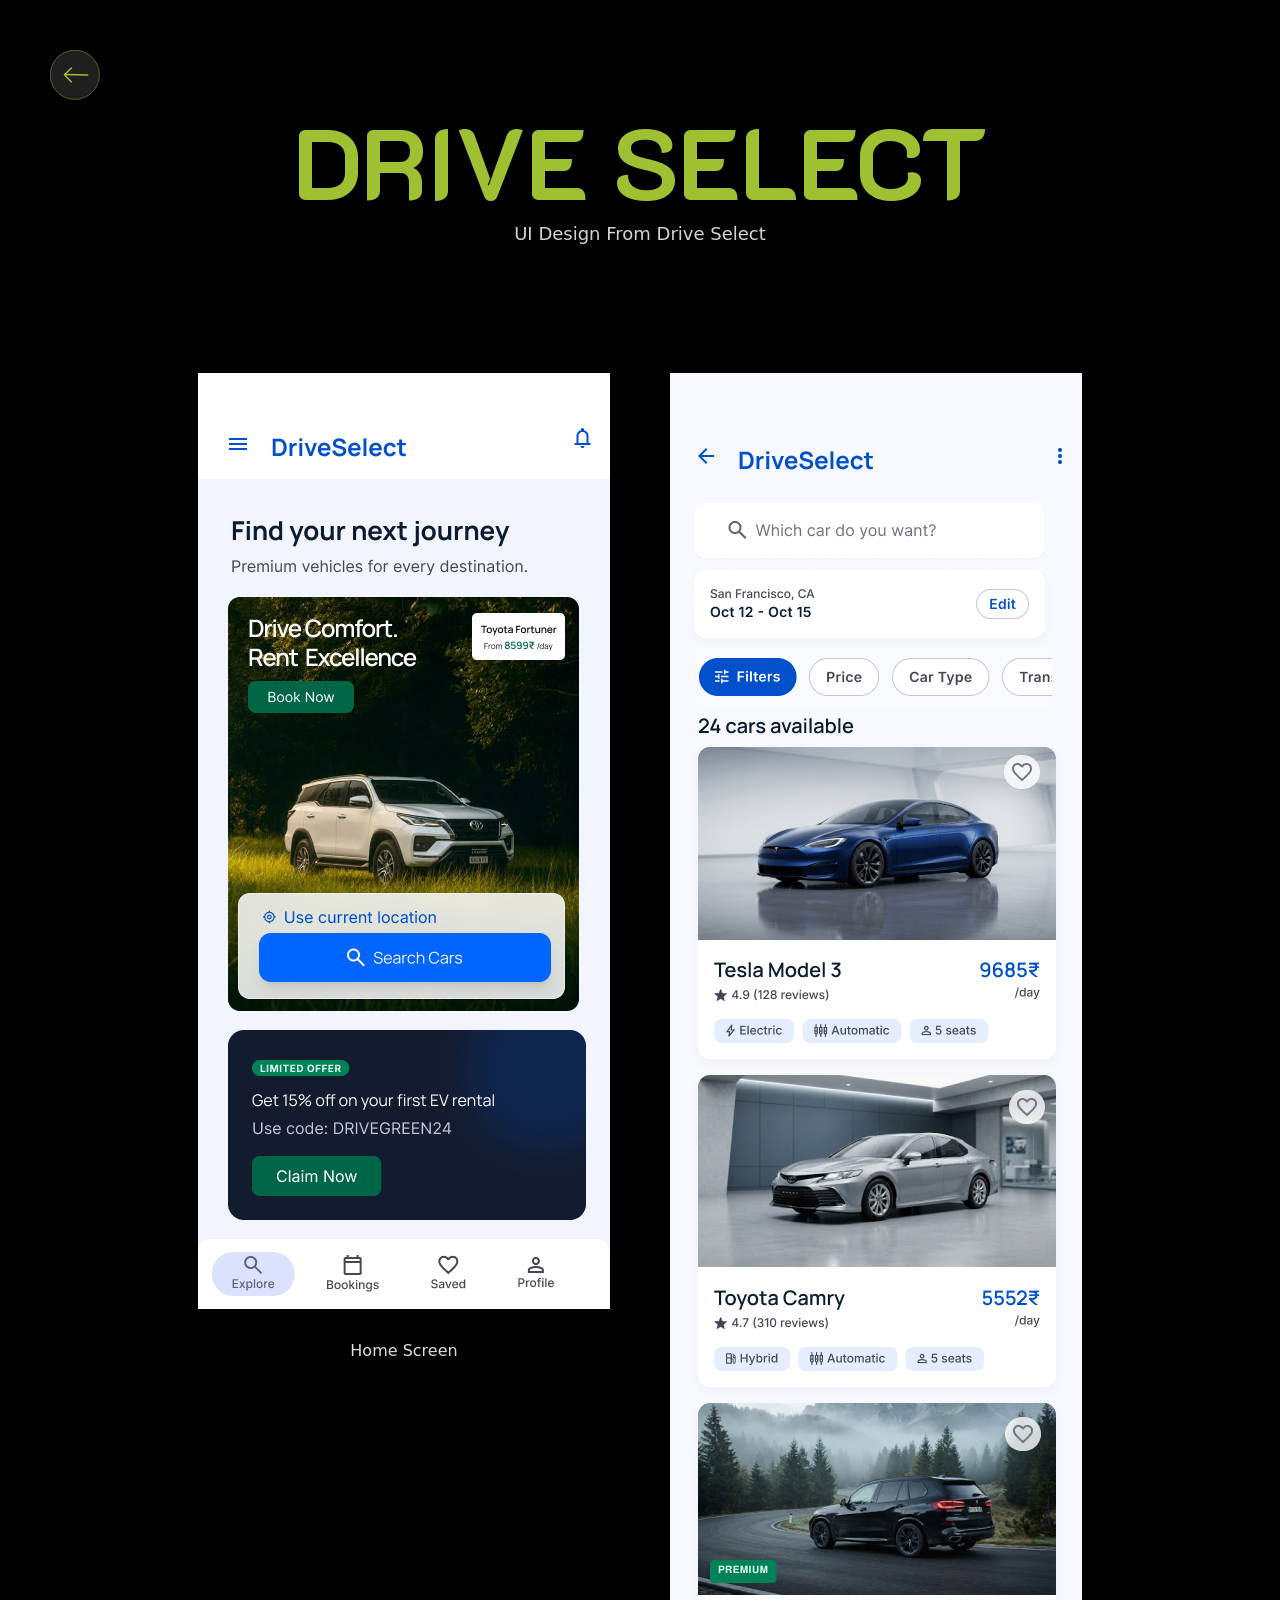
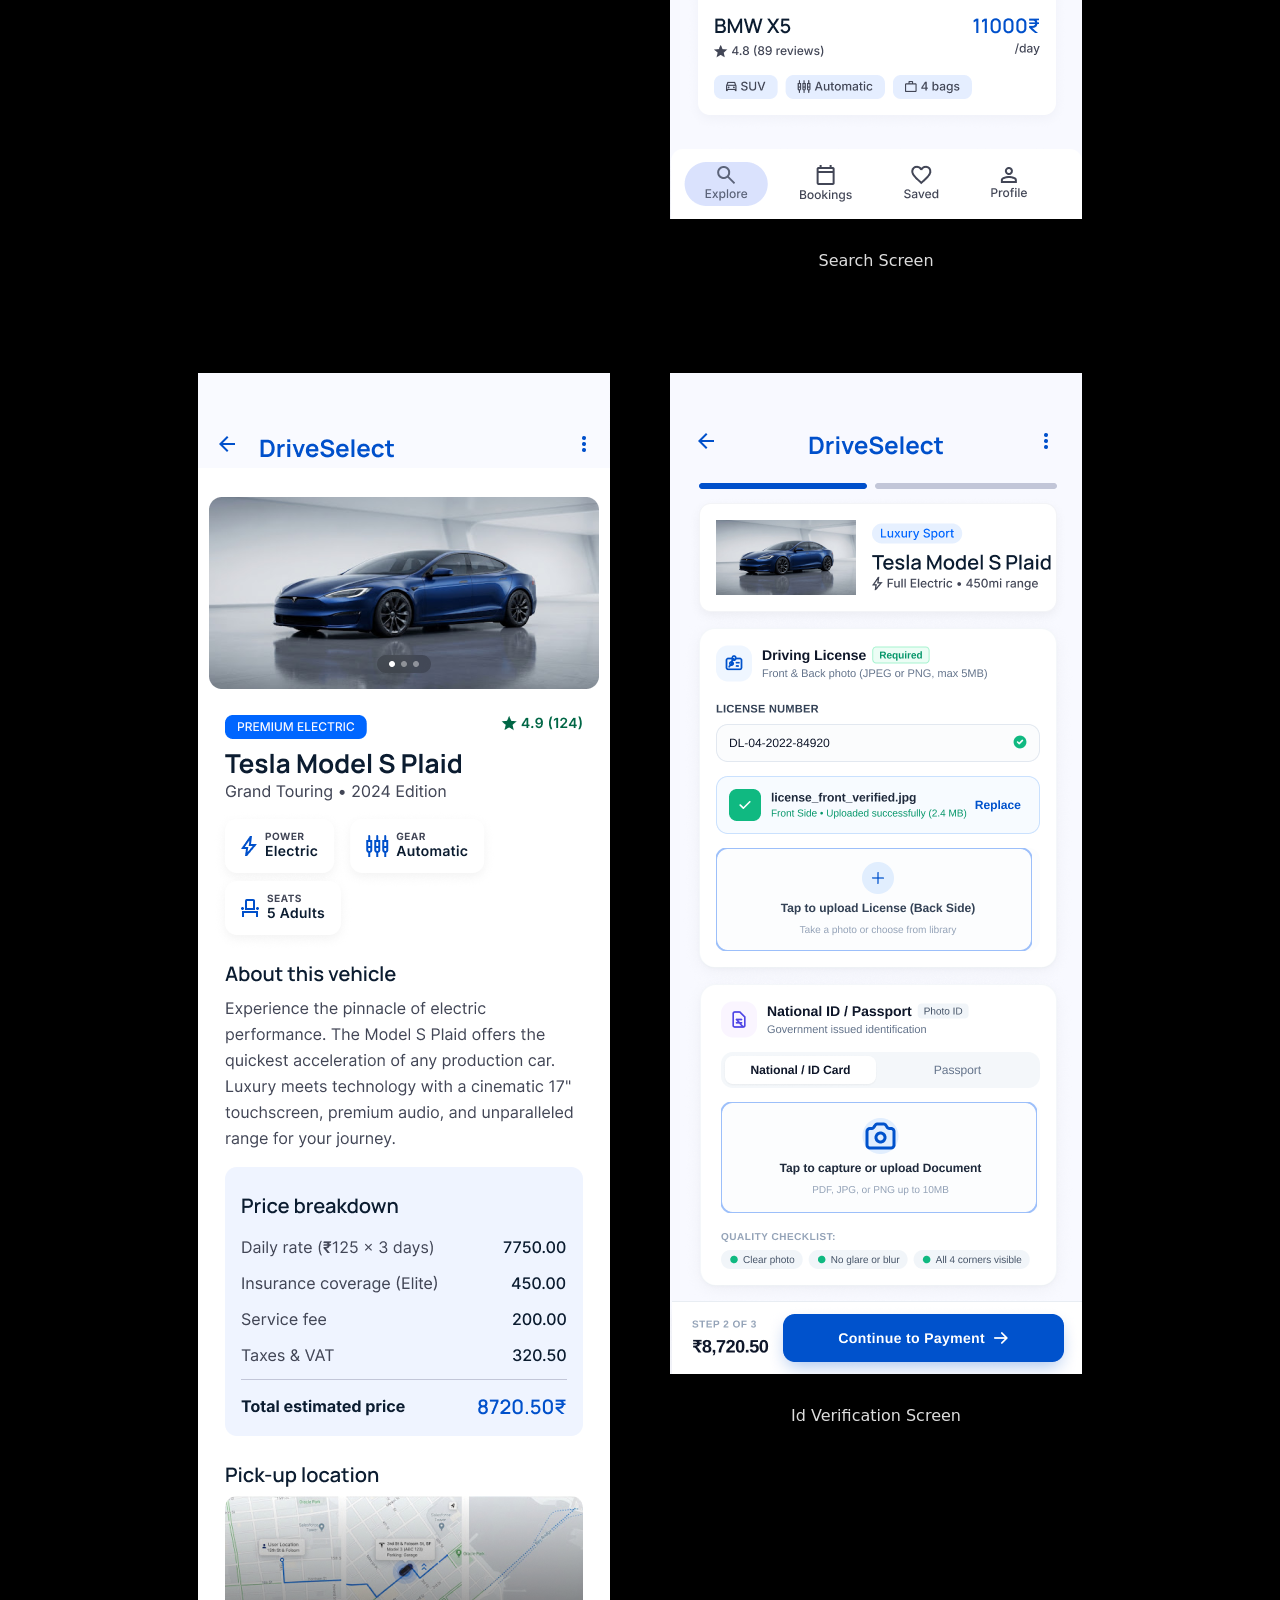
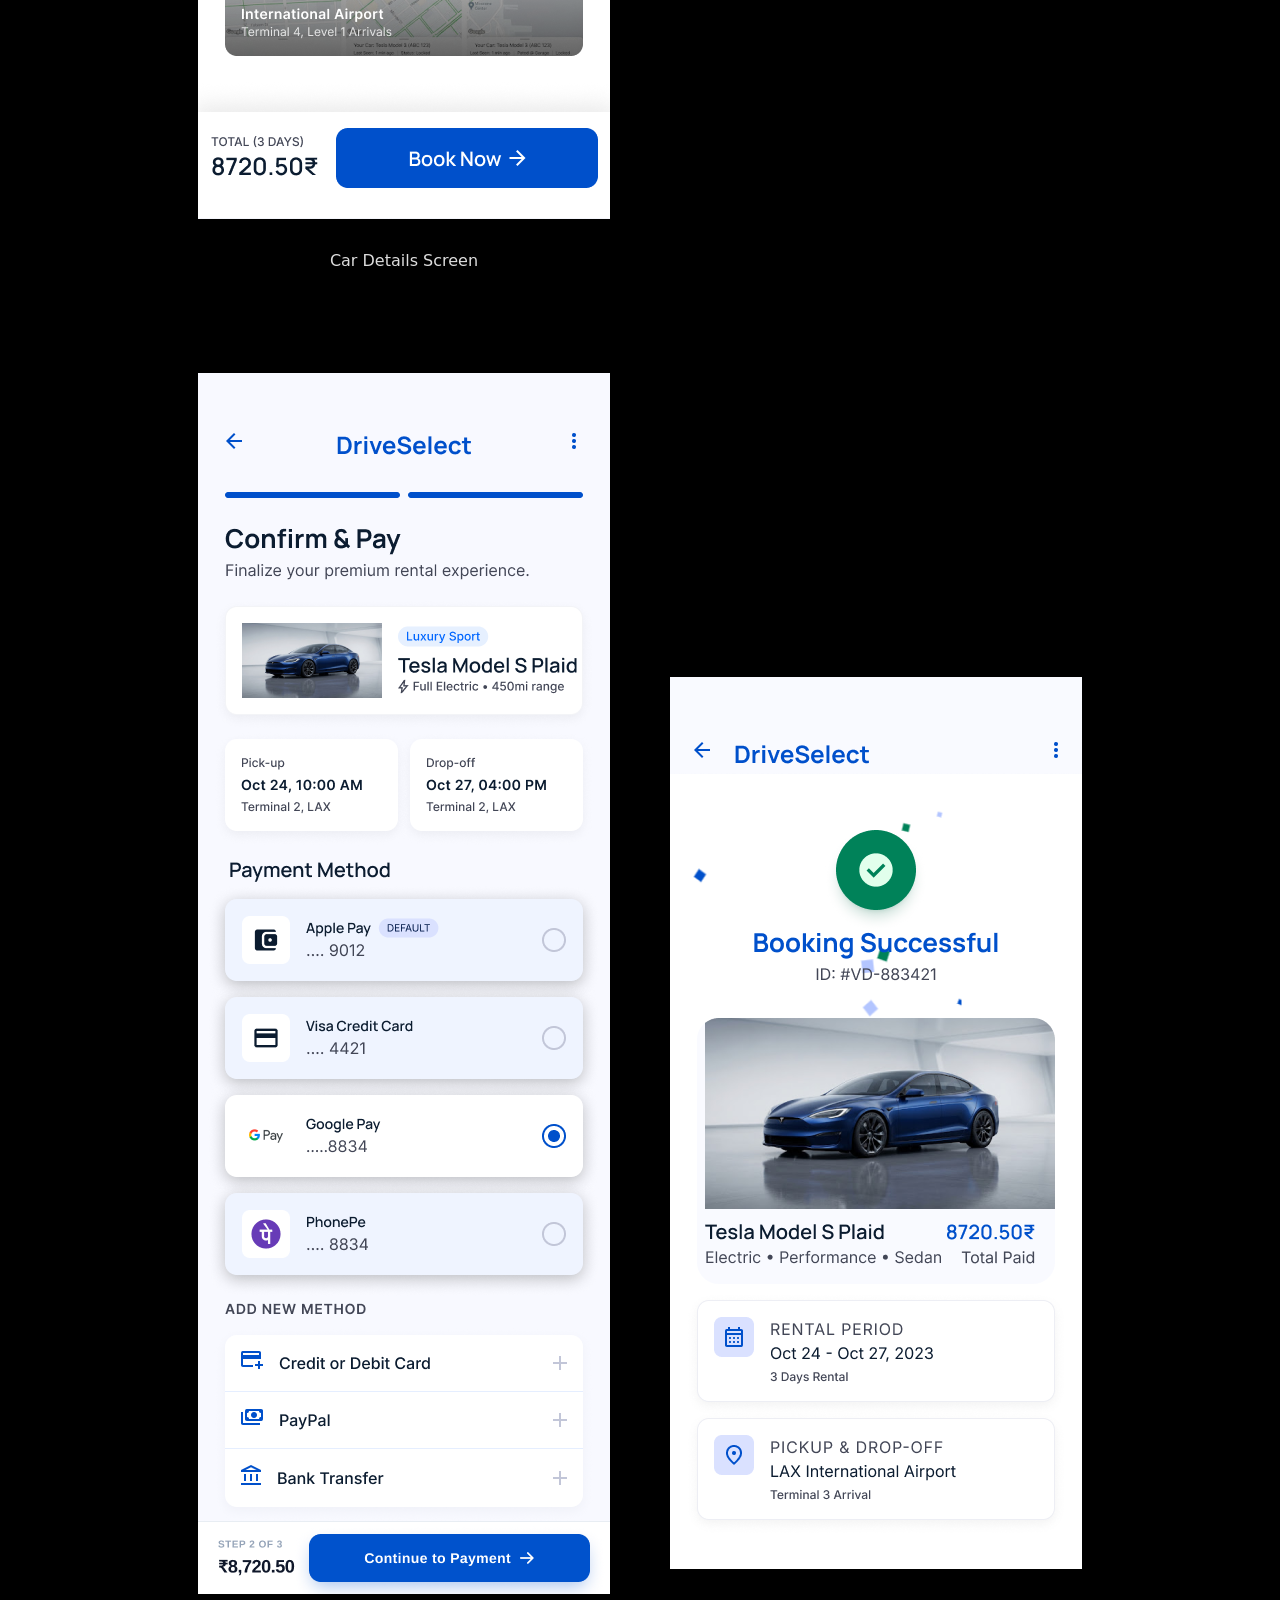
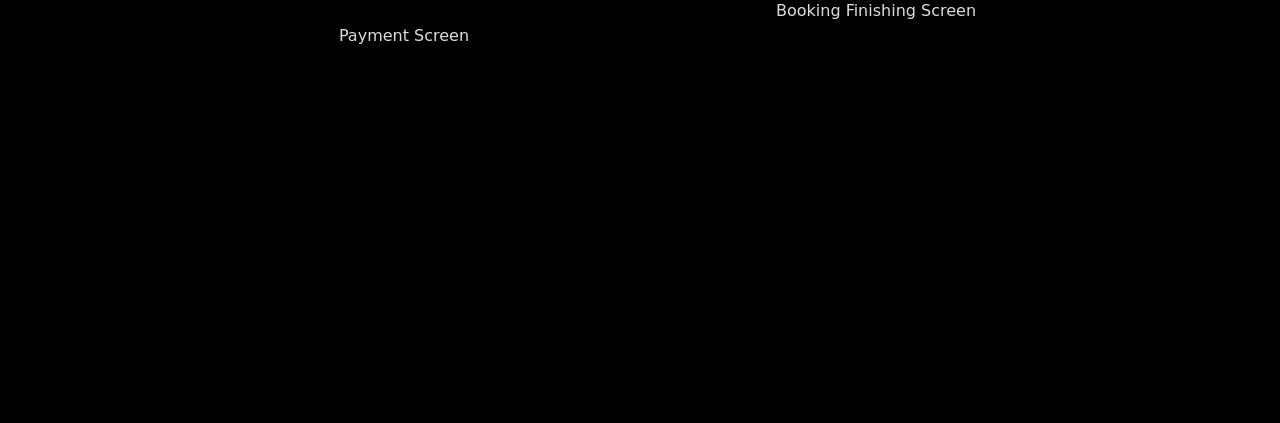
==== commit 3c3babb7: "add" ====
--- a/carui.html
+++ b/carui.html
@@ -52,6 +52,10 @@
                         <img class="wire-img" src="img/car-details.png" alt="">
                         <p>Car Details Screen</p>
                     </div>
+                    <div class="wife-img-g car-img1">
+                        <img class="wire-img" src="img/id-car.png" alt="">
+                        <p>Id Verification Screen</p>
+                    </div>
                     
                     <div class="wife-img-g car-img1">
                         <img class="wire-img" src="img/car-payment.png" alt="">
--- a/css/style.css
+++ b/css/style.css
@@ -1116,7 +1116,7 @@
      font: size 16px;
  } */
 .uxcard{
-    padding: 30px 30px 30px 40px;
+    padding: 40px 40px 40px 50px;
      background: linear-gradient(145deg, #1e211e, #0c0d0c);
      border-radius: 30px; 
      margin-top: 20px;
@@ -1139,8 +1139,17 @@
     padding: 80px 0px;
 }
 .points li span{
-    font-size: 15px;
+    font-size: 16px;
     color: rgba(142, 142, 142, 0.893);
+    letter-spacing: 0.5px;
+    font-weight: 300;
+}
+.points li{
+    line-height: 29px;
+}
+.points li strong{
+    font-size: 17px;
+     font-weight: 400;
 }
 
 
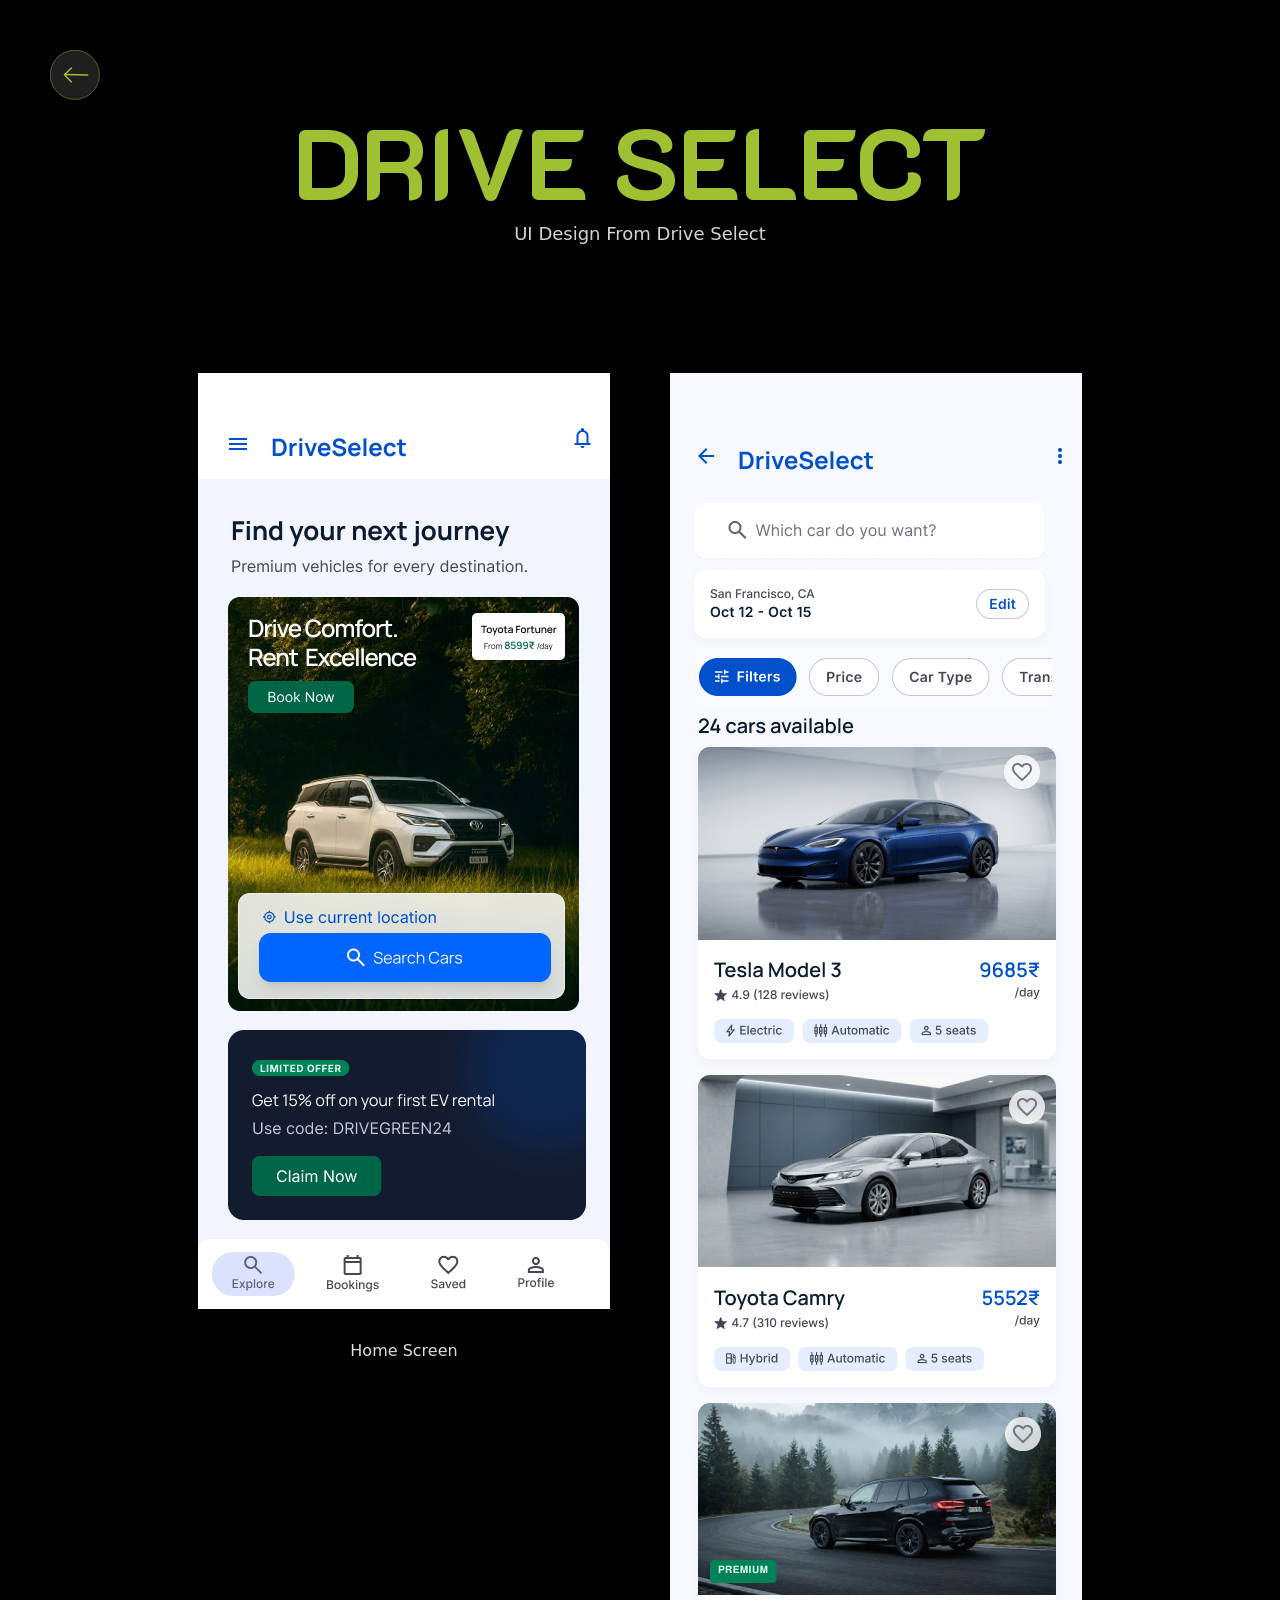
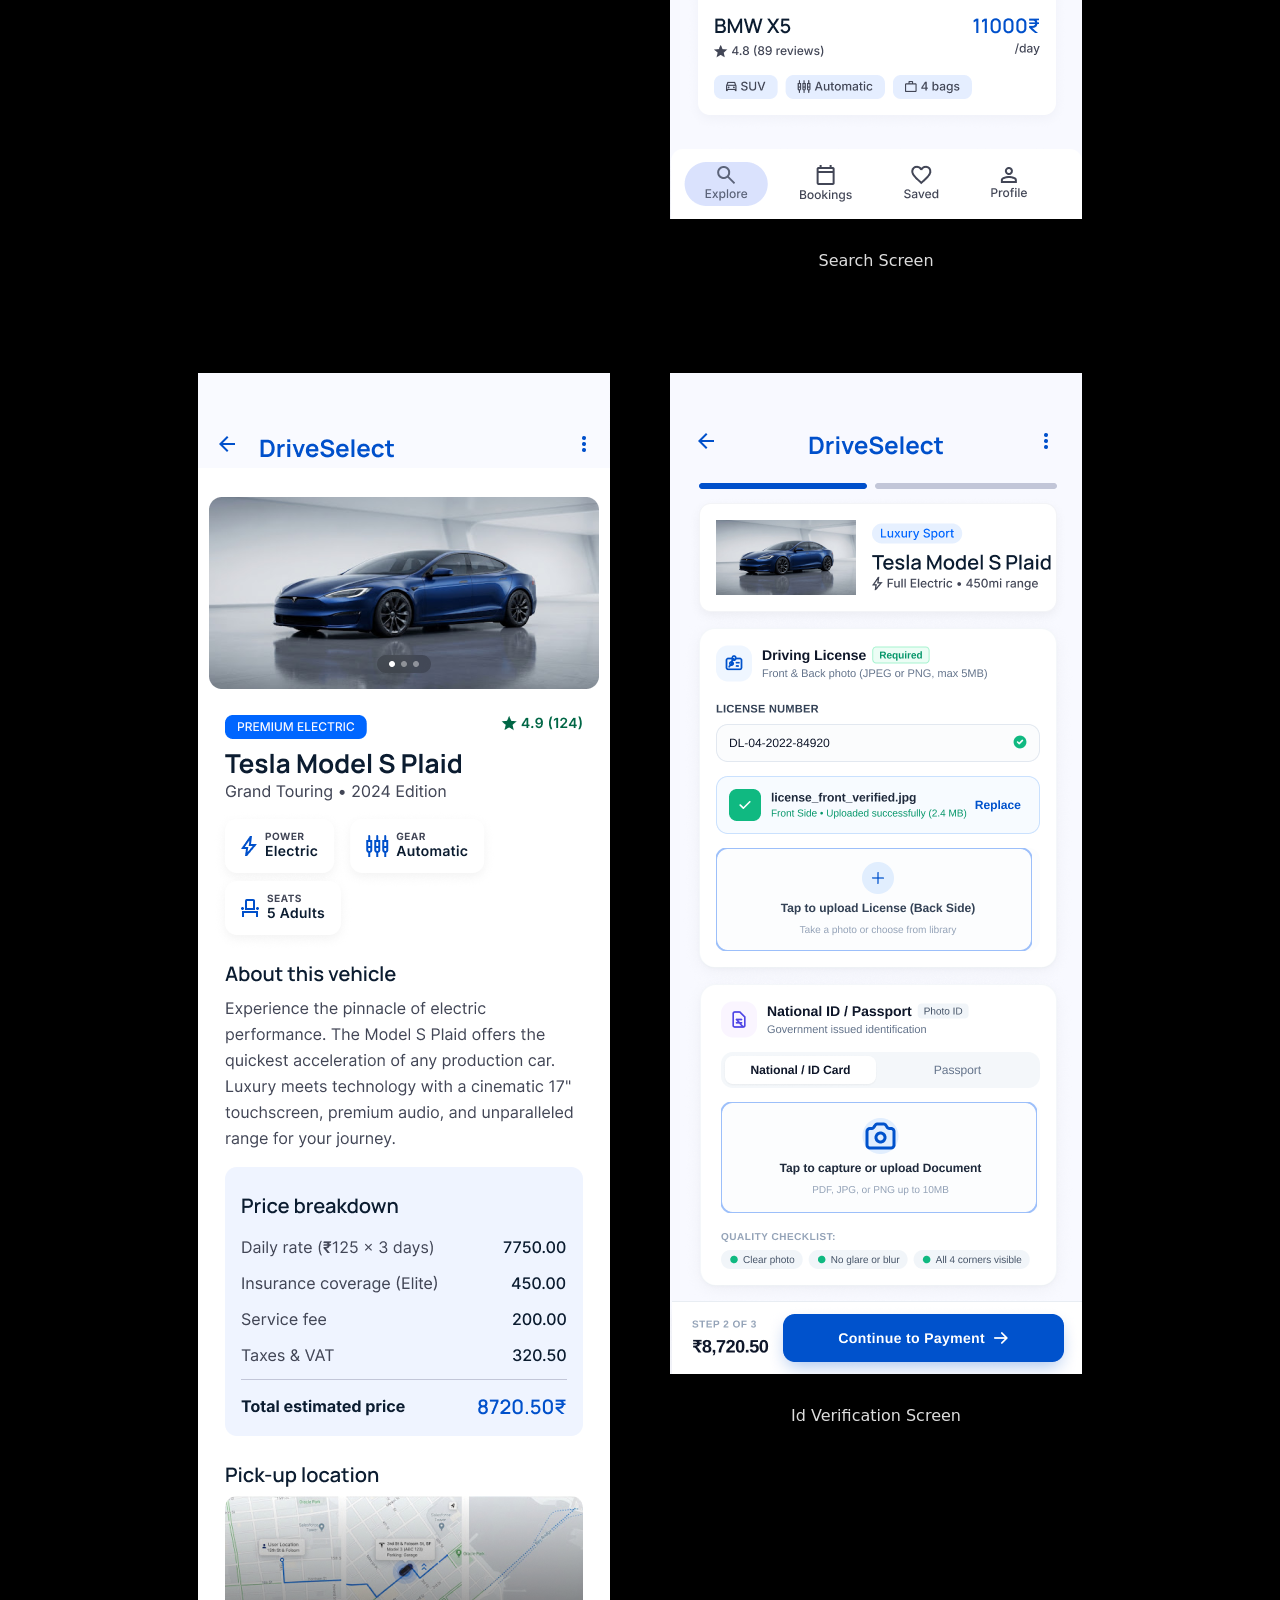
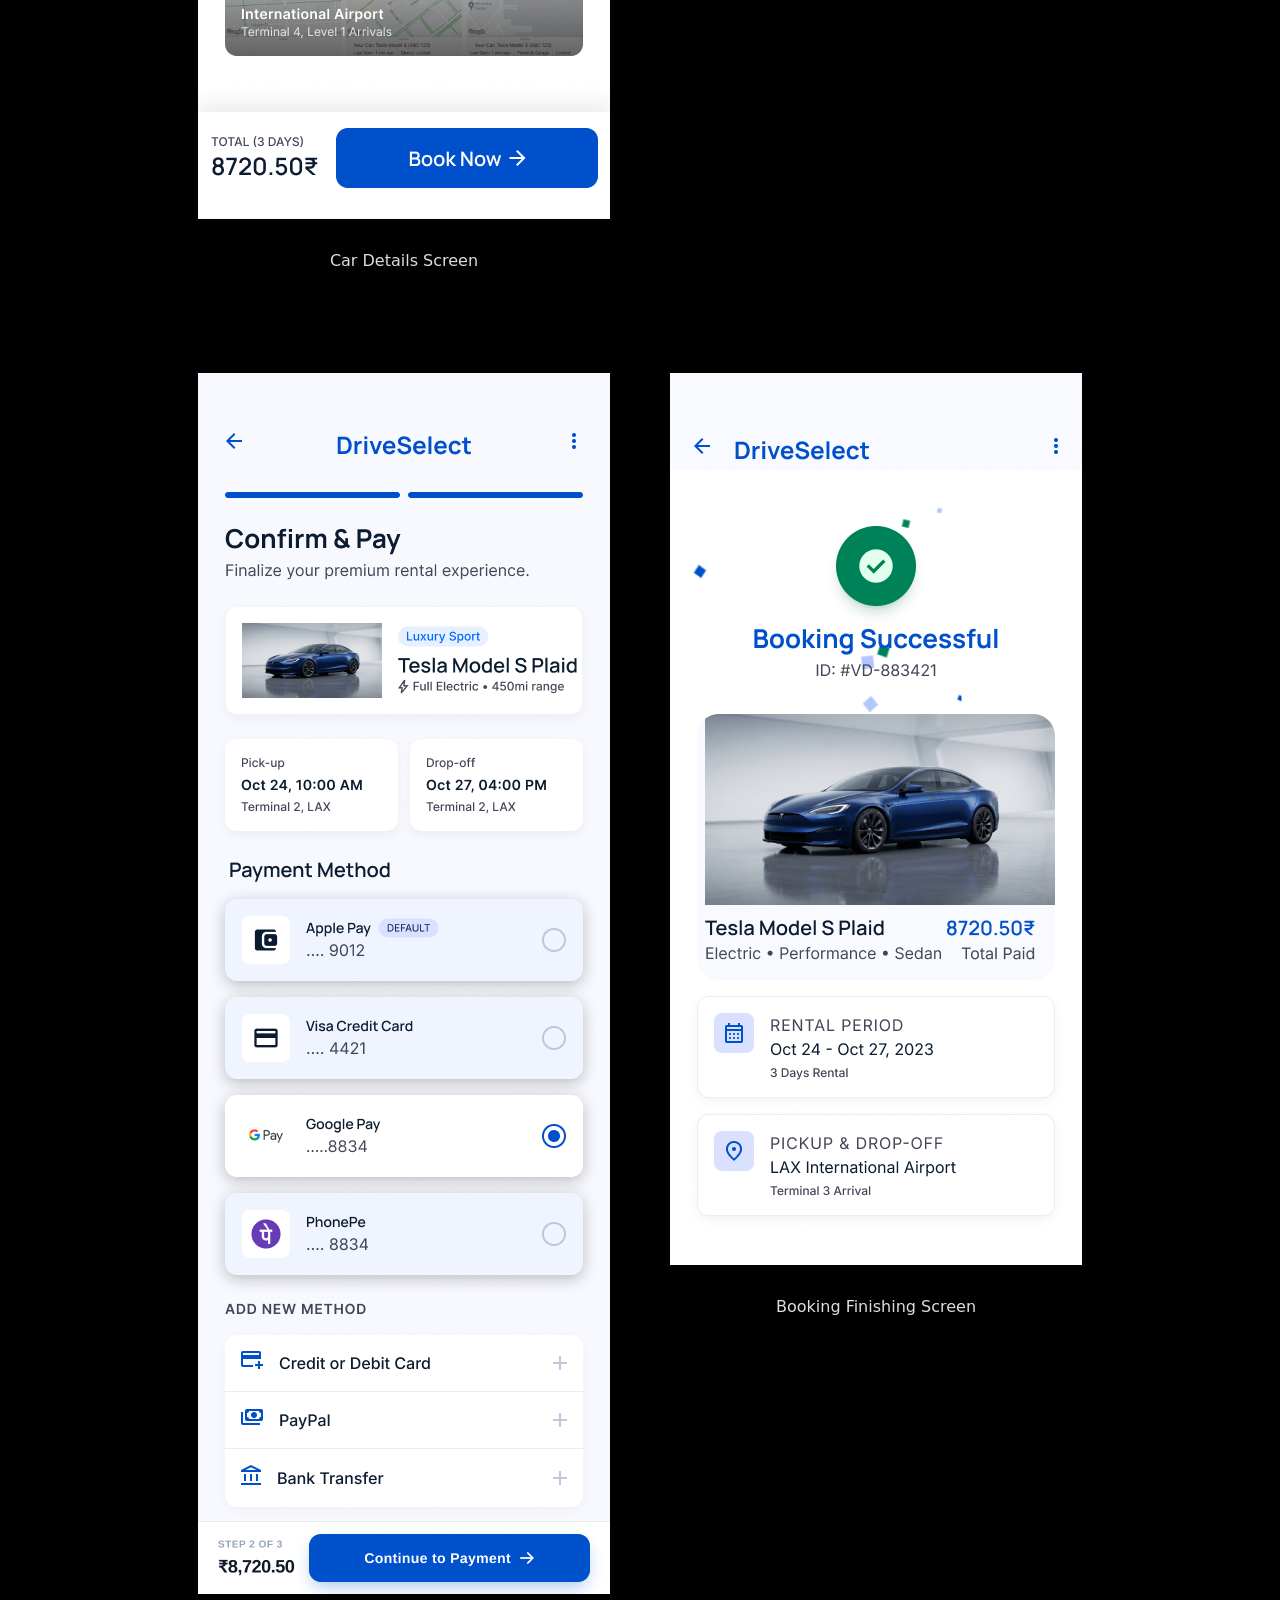
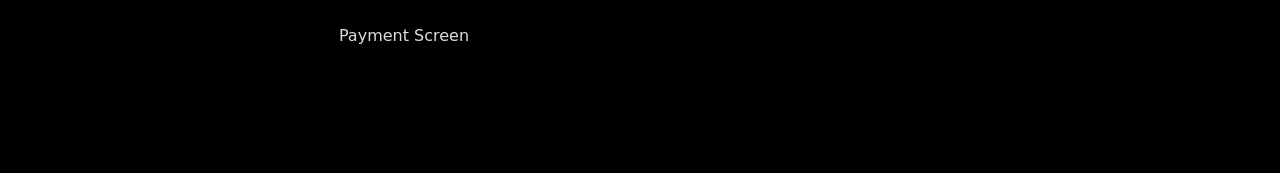
==== commit 592b7e8a: "set" ====
--- a/carui.html
+++ b/carui.html
@@ -1,5 +1,6 @@
 <!DOCTYPE html>
 <html lang="en">
+
 <head>
     <meta charset="UTF-8">
     <meta name="viewport" content="width=device-width, initial-scale=1.0">
@@ -7,24 +8,25 @@
 
 
 
-      <!-- ccs of bootstrap -->
+    <!-- ccs of bootstrap -->
     <link href="https://cdn.jsdelivr.net/npm/bootstrap@5.3.8/dist/css/bootstrap.min.css" rel="stylesheet"
         integrity="sha384-sRIl4kxILFvY47J16cr9ZwB07vP4J8+LH7qKQnuqkuIAvNWLzeN8tE5YBujZqJLB" crossorigin="anonymous">
 
-    
+
     <link rel="stylesheet" href="css/style.css">
     <link rel="stylesheet" href="css/responsive.css">
 
-      <!-- h2 font -->
+    <!-- h2 font -->
     <link rel="preconnect" href="https://fonts.googleapis.com">
     <link rel="preconnect" href="https://fonts.gstatic.com" crossorigin>
     <link
         href="https://fonts.googleapis.com/css2?family=K2D:ital,wght@0,100;0,200;0,300;0,400;0,500;0,600;0,700;0,800;1,100;1,200;1,300;1,400;1,500;1,600;1,700;1,800&display=swap"
         rel="stylesheet">
 </head>
+
 <body>
 
-<Section id="hero-ux">
+    <Section id="hero-ux">
         <div class="container">
             <div class="hero-ux">
                 <a class="back" href="caruiux.html">
@@ -35,41 +37,41 @@
                         Drive Select
                     </h2>
                     <p class="ux-hero-p">UI Design From Drive Select</p>
-                     <section id="">
-        <div class="container">
-            <div class="process">
-                <!-- <h3 class="ux-h3 text-uppercase">User Flow</h3> -->
-                <div class=" p-flowimg">
-                    <div class="wife-img-g car-img1">
-                        <img class="wire-img" src="img/car-home.png" alt="">
-                        <p>Home Screen</p>
-                    </div>
-                     <div class="wife-img-g car-img1">
-                        <img class="wire-img" src="img/cars.png" alt="">
-                        <p>Search Screen</p>
-                    </div>
-                    <div class="wife-img-g car-img1">
-                        <img class="wire-img" src="img/car-details.png" alt="">
-                        <p>Car Details Screen</p>
-                    </div>
-                    <div class="wife-img-g car-img1">
-                        <img class="wire-img" src="img/id-car.png" alt="">
-                        <p>Id Verification Screen</p>
-                    </div>
-                    
-                    <div class="wife-img-g car-img1">
-                        <img class="wire-img" src="img/car-payment.png" alt="">
-                        <p>Payment Screen</p>
-                    </div>
-                    <div class="wife-img-g">
-                        <img class="wire-img" src="img/car-oder-complete.png" alt="">
-                        <p> Booking Finishing Screen </p>
-                    </div>
-                   
-                </div>
-            </div>
-        </div>
-    </section>
+                    <section id="">
+                        <div class="container">
+                            <div class="process">
+                                <!-- <h3 class="ux-h3 text-uppercase">User Flow</h3> -->
+                                <div class=" p-flowimg">
+                                    <div class="wife-img-g car-img1">
+                                        <img class="wire-img" src="img/car-home.png" alt="">
+                                        <p>Home Screen</p>
+                                    </div>
+                                    <div class="wife-img-g car-img1">
+                                        <img class="wire-img" src="img/cars.png" alt="">
+                                        <p>Search Screen</p>
+                                    </div>
+                                    <div class="wife-img-g car-img1">
+                                        <img class="wire-img" src="img/car-details.png" alt="">
+                                        <p>Car Details Screen</p>
+                                    </div>
+                                    <div class="wife-img-g car-img1">
+                                        <img class="wire-img" src="img/id-car.png" alt="">
+                                        <p>Id Verification Screen</p>
+                                    </div>
+
+                                    <div class="wife-img-g car-img2 ">
+                                        <img class="wire-img" src="img/car-payment.png" alt="">
+                                        <p>Payment Screen</p>
+                                    </div>
+                                    <div class="wife-img-g  car-img2">
+                                        <img class="wire-img" src="img/car-oder-complete.png" alt="">
+                                        <p> Booking Finishing Screen </p>
+                                    </div>
+
+                                </div>
+                            </div>
+                        </div>
+                    </section>
 
                 </div>
             </div>
@@ -105,7 +107,8 @@
 
 
 
-     <!-- bootstrap script  -->
+    <!-- bootstrap script  -->
     <script src="https://cdn.jsdelivr.net/npm/bootstrap@5.3.3/dist/js/bootstrap.bundle.min.js"></script>
 </body>
+
 </html>
--- a/css/style.css
+++ b/css/style.css
@@ -1251,7 +1251,9 @@
  .car-img1{
     height: 1600px;
  }
- 
+ .car-img2{
+    height: 1350px;
+ }
 
 
  @media (max-width: 768px) {
